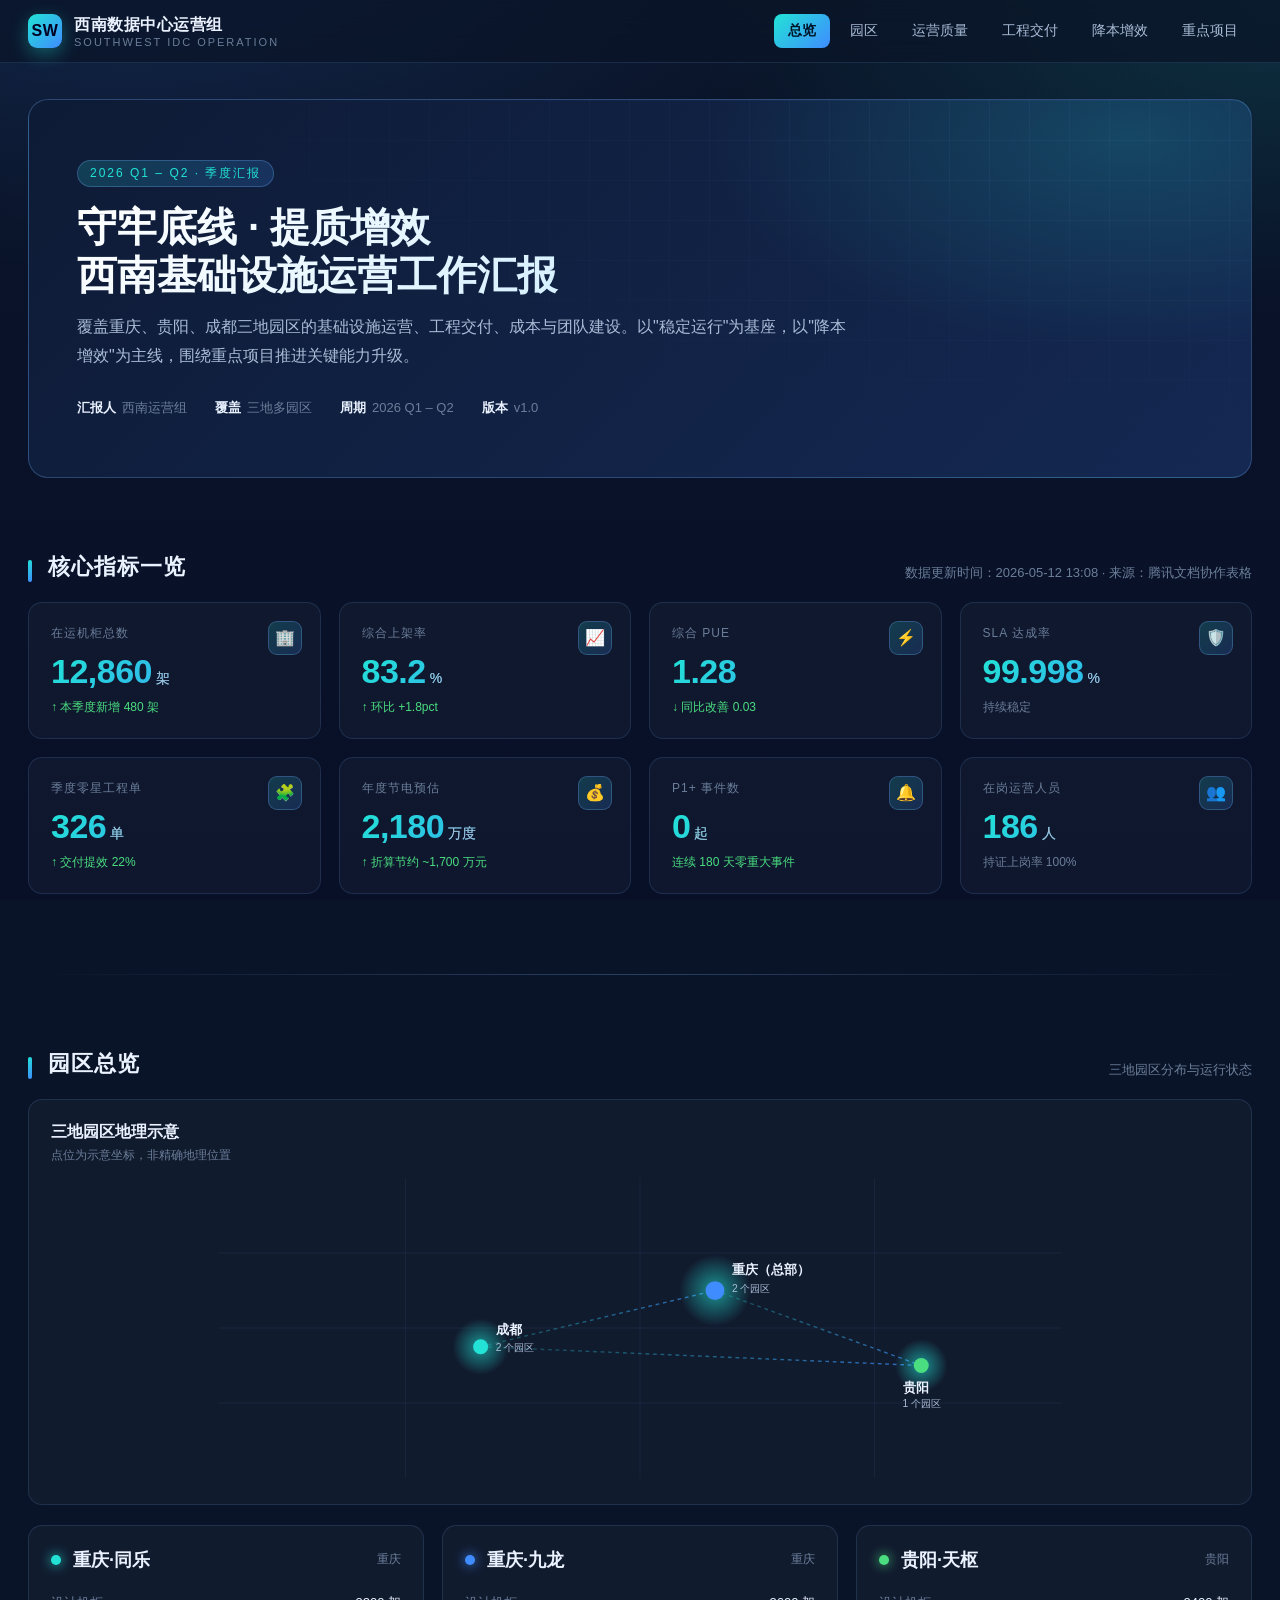
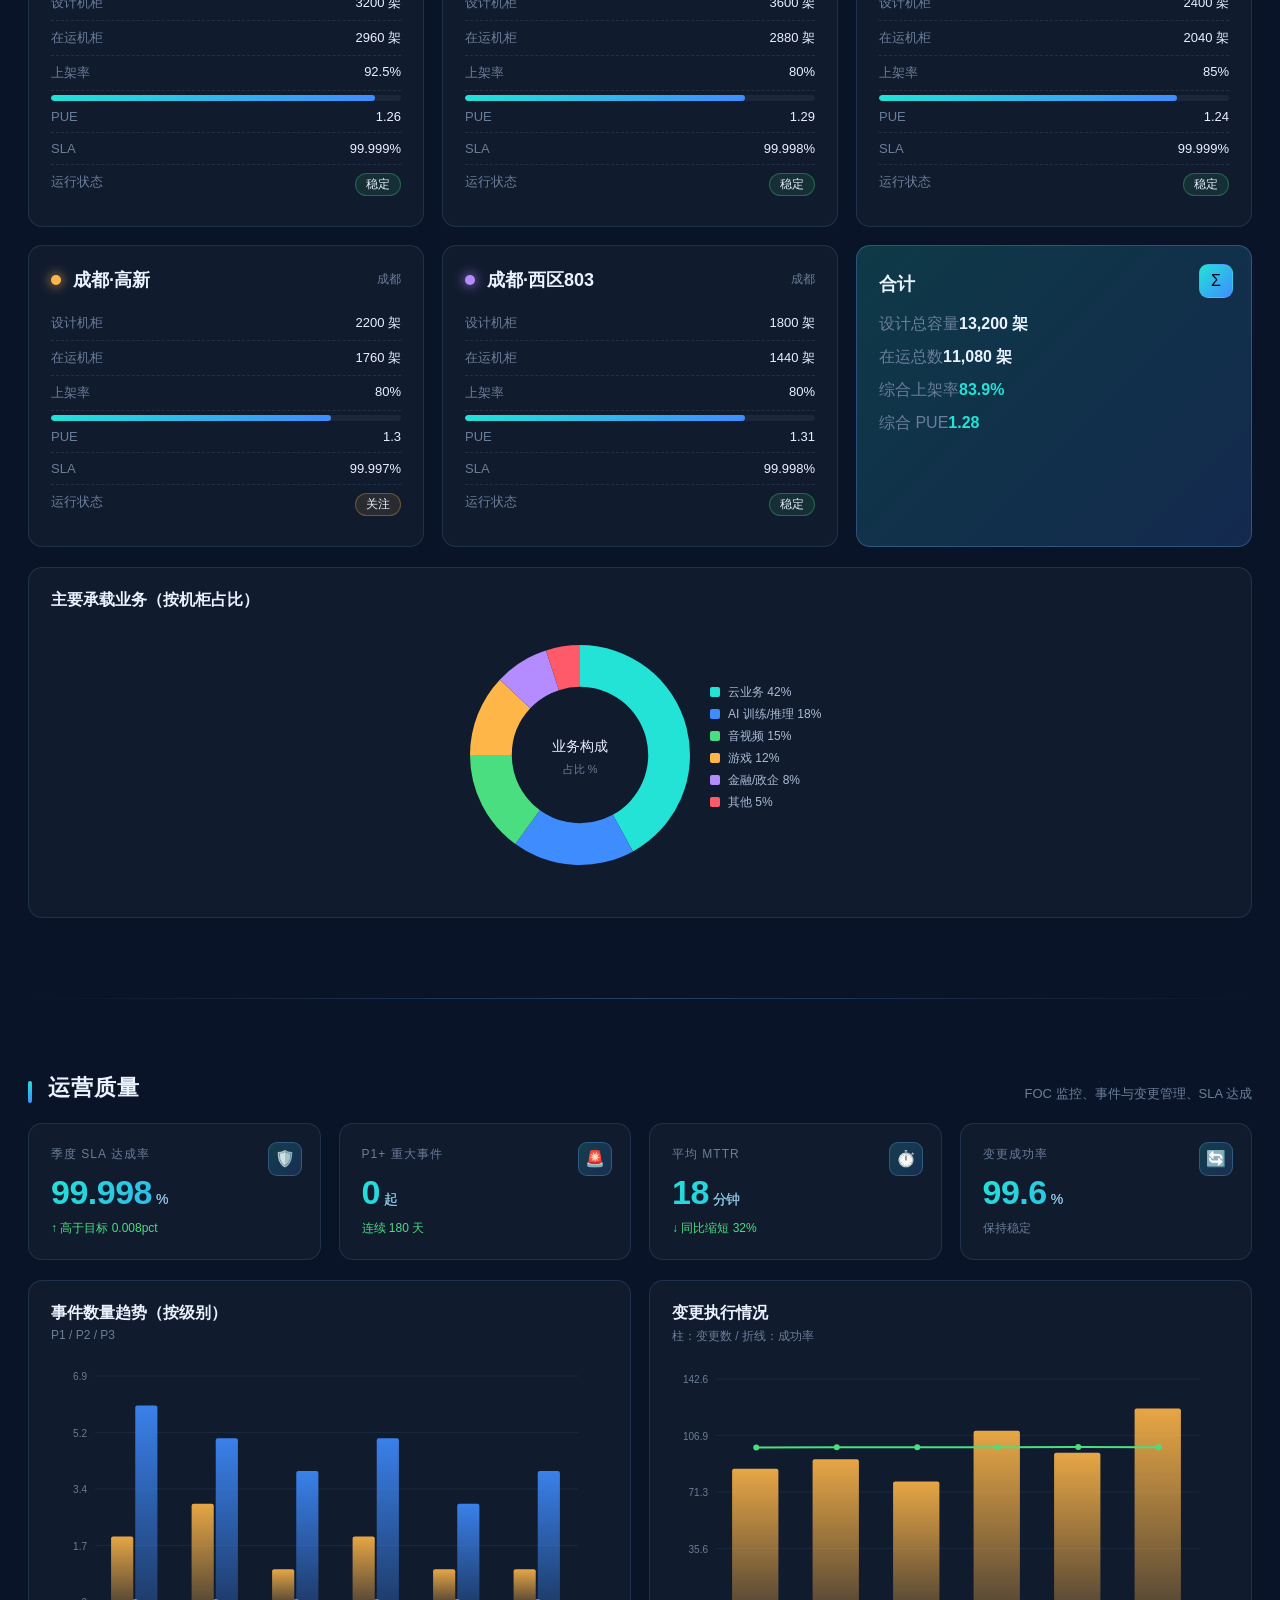
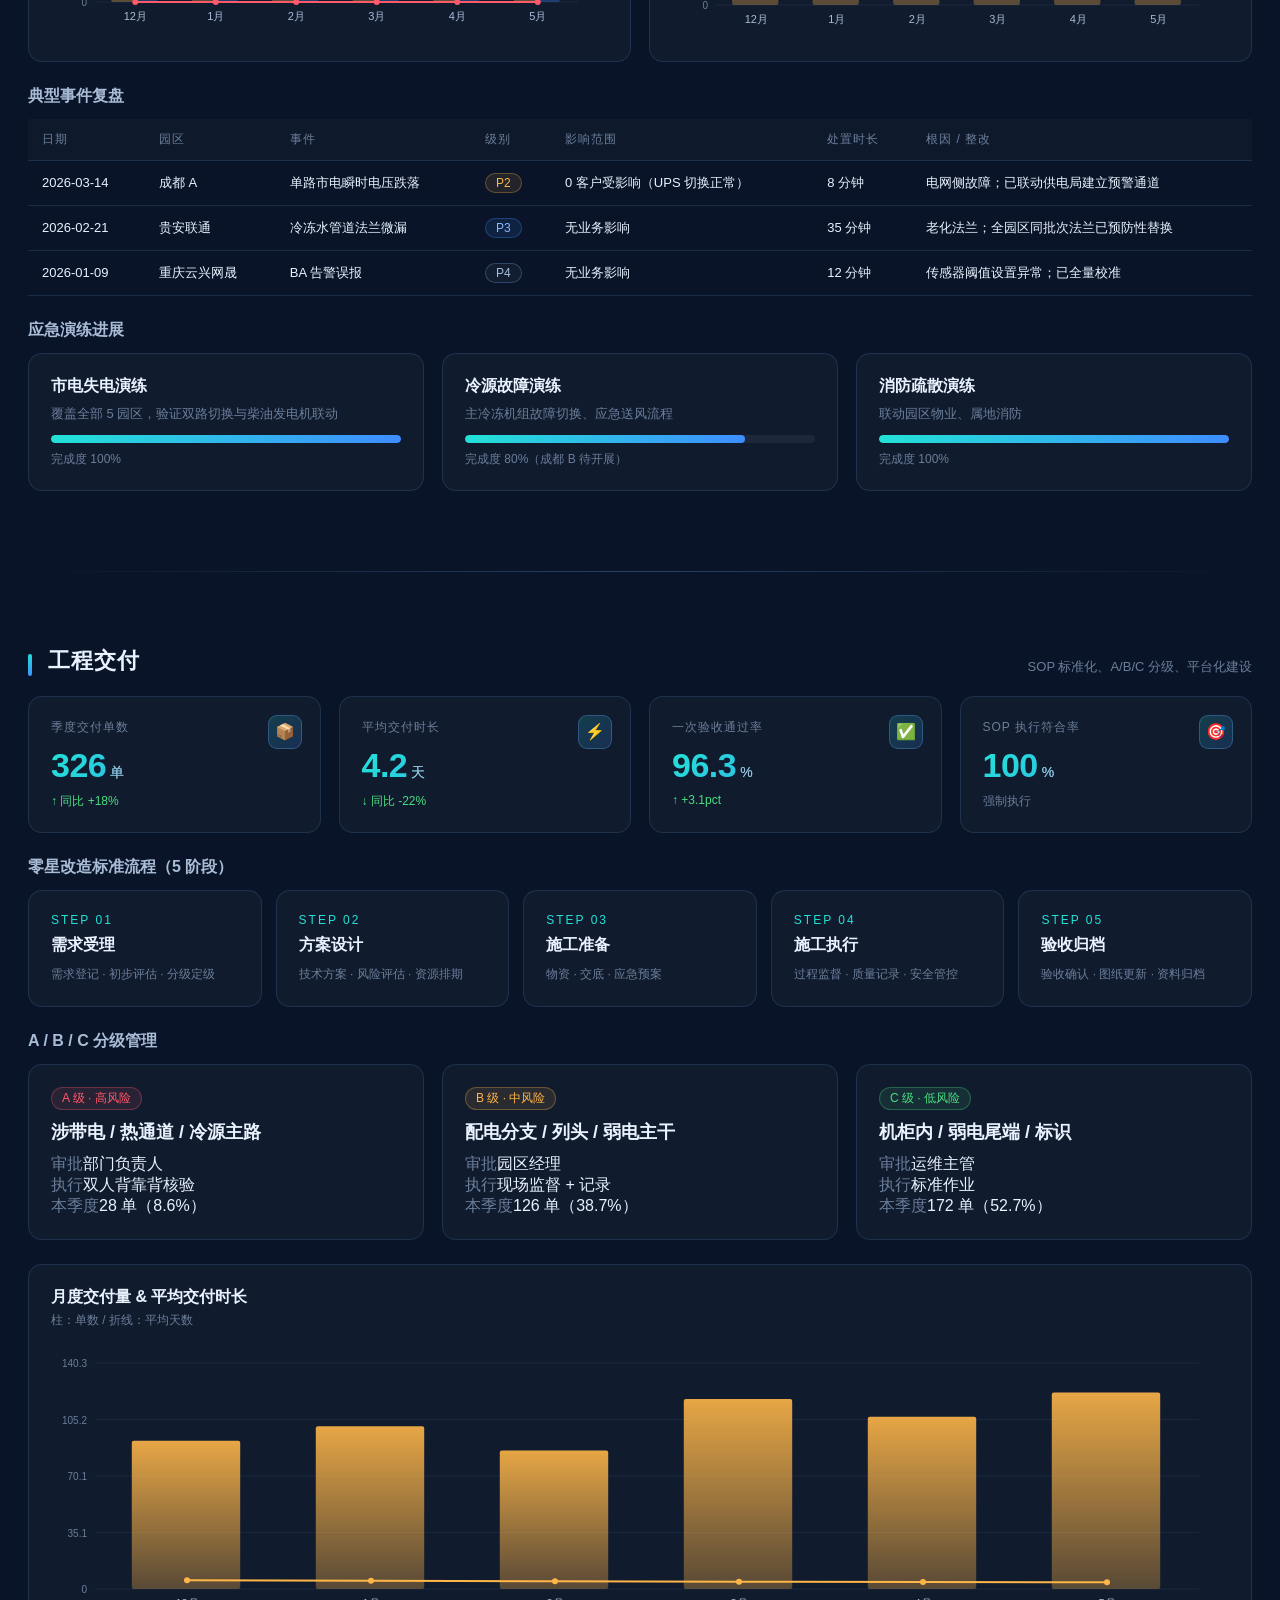
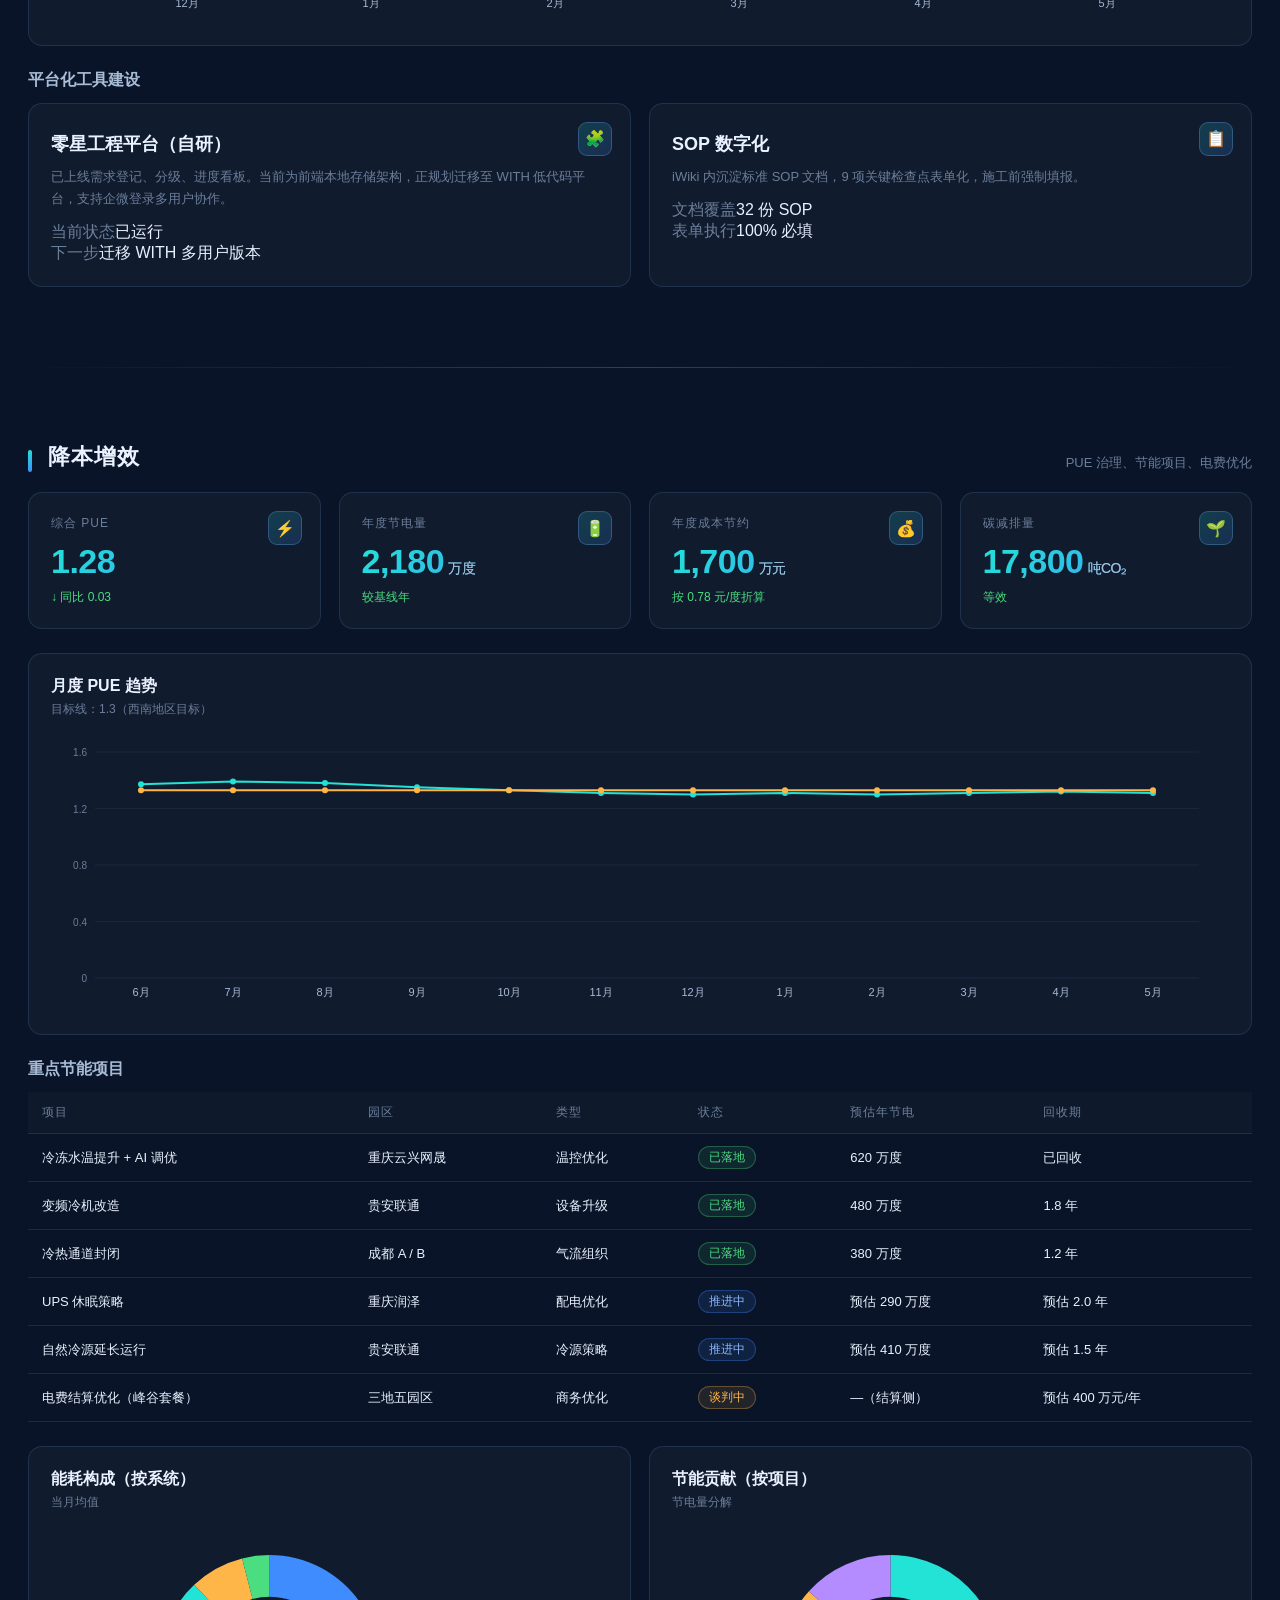
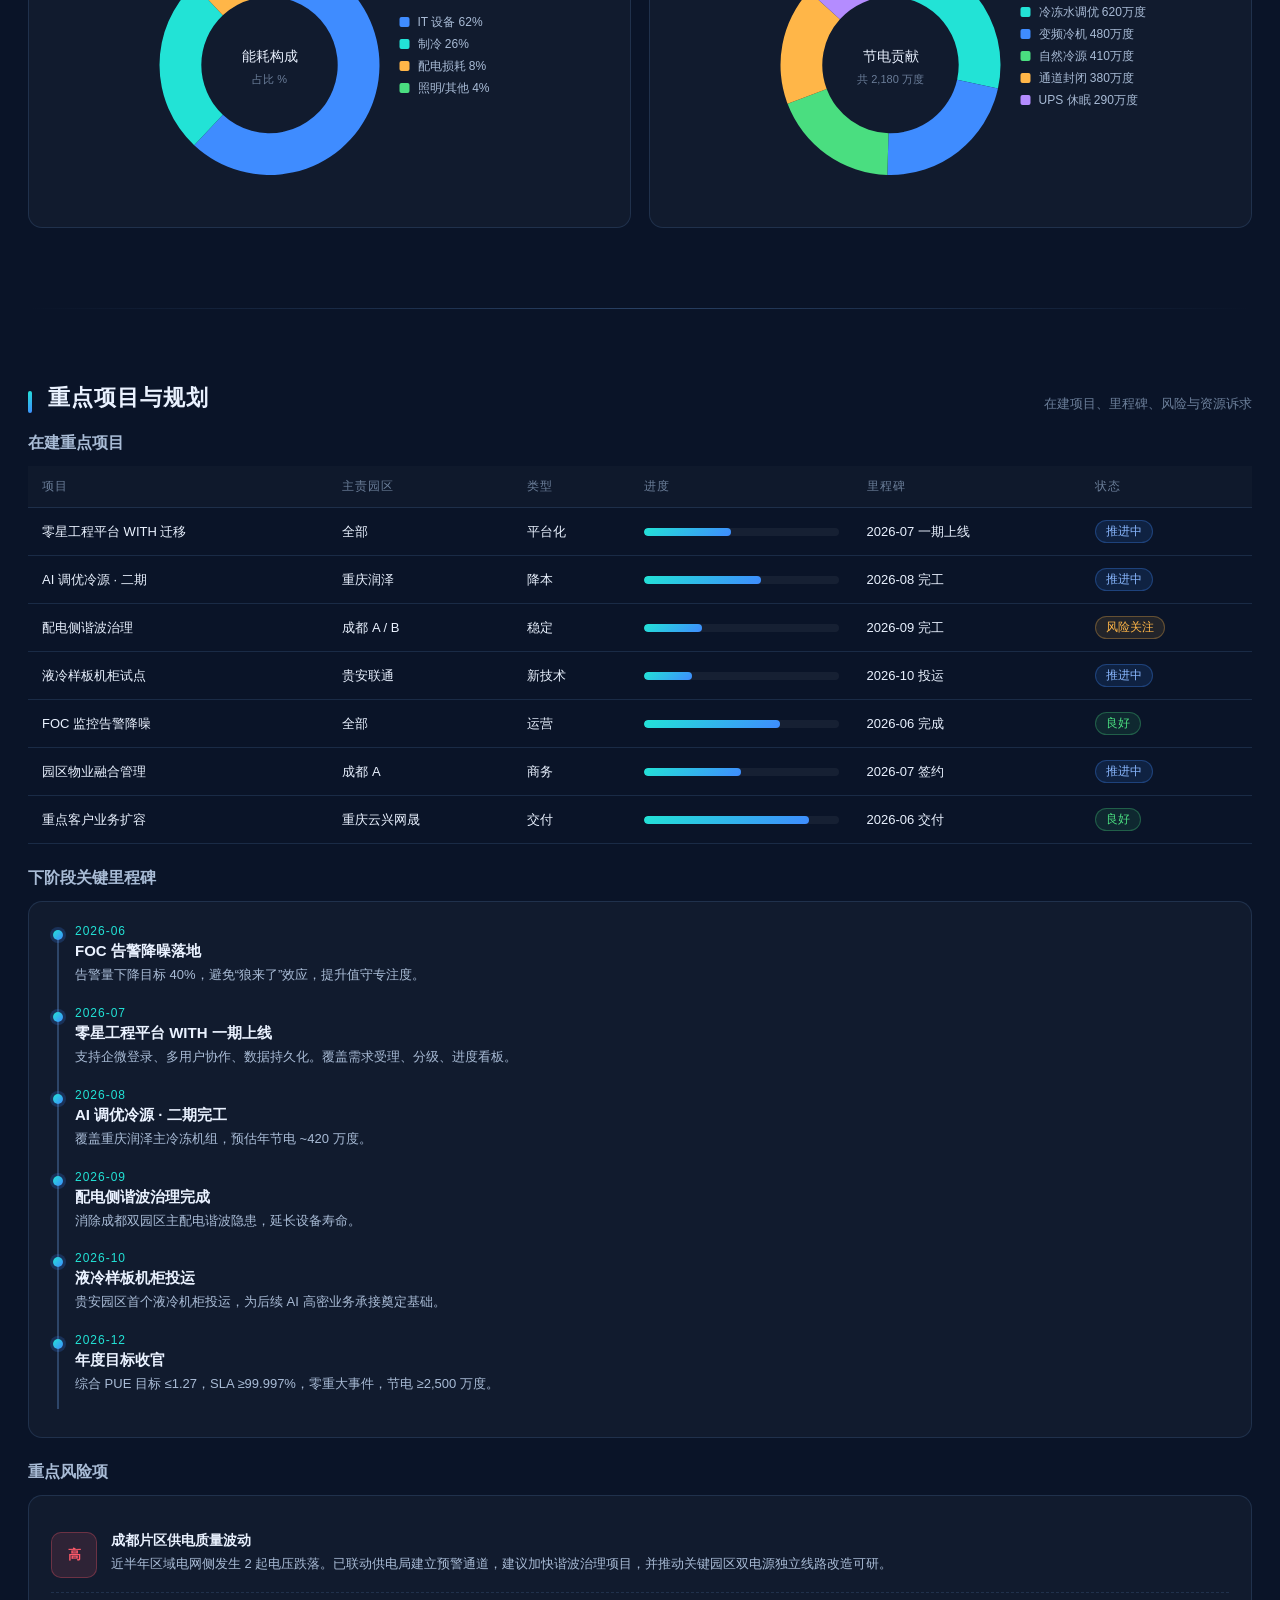
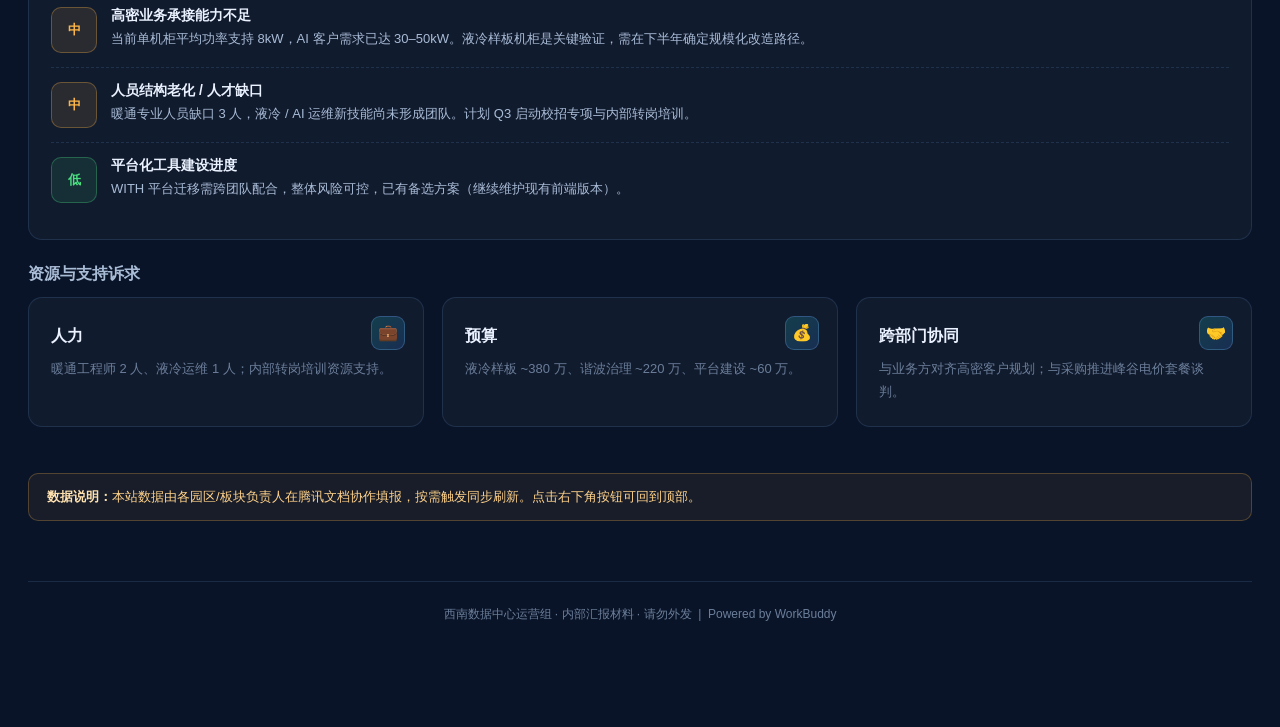
==== index.html @ 125c312f "feat: 西南数据中心汇报站 v1 初始部署 - 单页滚动版汇报站（6 大板块） - 数据来源：腾讯文档协作表格 + 本地 sync 脚本 - 纯静态：HTML + CSS + 原生 JS + 自研" ====
<!DOCTYPE html>
<html lang="zh-CN">
<head>
<meta charset="UTF-8">
<meta name="viewport" content="width=device-width,initial-scale=1">
<title>西南数据中心 · 工作汇报</title>
<link rel="stylesheet" href="assets/style.css">
<style>
  /* 单页版：导航变锚点跳转 */
  .nav-links a{cursor:pointer}
  .section{scroll-margin-top:80px}
  .section-divider{
    height:1px; background:linear-gradient(90deg,transparent,var(--line-strong),transparent);
    margin:50px 0 0;
  }
  .section-block{
    padding:30px 0;
  }
  /* 回到顶部按钮 */
  .top-btn{
    position:fixed; right:24px; bottom:24px; z-index:99;
    width:44px; height:44px; border-radius:12px;
    background:var(--grad); color:#001428;
    display:grid; place-items:center;
    box-shadow:0 8px 24px rgba(34,227,214,.3);
    cursor:pointer; opacity:0; pointer-events:none;
    transition: all .3s; font-weight:700; font-size:18px;
    border:none;
  }
  .top-btn.show{opacity:1; pointer-events:auto}
</style>
</head>
<body>

<nav class="nav">
  <div class="nav-inner">
    <a class="brand" href="#top">
      <div class="brand-logo">SW</div>
      <div class="brand-text">
        <div>西南数据中心运营组</div>
        <small>SOUTHWEST IDC OPERATION</small>
      </div>
    </a>
    <div class="nav-links">
      <a href="#sec-overview">总览</a>
      <a href="#sec-parks">园区</a>
      <a href="#sec-operation">运营质量</a>
      <a href="#sec-delivery">工程交付</a>
      <a href="#sec-cost">降本增效</a>
      <a href="#sec-plan">重点项目</a>
    </div>
  </div>
</nav>

<div class="container" id="top">

  <!-- ========== Hero ========== -->
  <section class="hero">
    <span class="tag" id="metaTag">2026 · 季度汇报</span>
    <h1 id="heroTitle">守牢底线 · 提质增效<br>西南基础设施运营工作汇报</h1>
    <p class="lead">覆盖重庆、贵阳、成都三地园区的基础设施运营、工程交付、成本与团队建设。以"稳定运行"为基座，以"降本增效"为主线，围绕重点项目推进关键能力升级。</p>
    <div class="hero-meta" id="heroMeta"></div>
  </section>

  <!-- ========== 1. 总览 KPI ========== -->
  <section class="section section-block" id="sec-overview">
    <div class="section-head">
      <div class="bar"></div>
      <h2>核心指标一览</h2>
      <div class="desc" id="updateMeta">加载中…</div>
    </div>
    <div class="grid grid-4" id="kpiGrid"></div>
  </section>

  <div class="section-divider"></div>

  <!-- ========== 2. 园区总览 ========== -->
  <section class="section section-block" id="sec-parks">
    <div class="section-head">
      <div class="bar"></div>
      <h2>园区总览</h2>
      <div class="desc">三地园区分布与运行状态</div>
    </div>

    <!-- 地图示意 -->
    <div class="chart-box" style="margin-bottom:20px">
      <h3>三地园区地理示意</h3>
      <div class="sub">点位为示意坐标，非精确地理位置</div>
      <svg viewBox="0 0 900 320" style="width:100%;height:300px">
        <defs>
          <radialGradient id="pulse" cx="50%" cy="50%" r="50%">
            <stop offset="0%" stop-color="#22e3d6" stop-opacity=".6"/>
            <stop offset="100%" stop-color="#22e3d6" stop-opacity="0"/>
          </radialGradient>
          <linearGradient id="ln" x1="0" y1="0" x2="1" y2="0">
            <stop offset="0%" stop-color="#22e3d6" stop-opacity=".2"/>
            <stop offset="100%" stop-color="#3f8cff" stop-opacity=".7"/>
          </linearGradient>
        </defs>
        <g stroke="rgba(120,180,255,.08)" stroke-width="1">
          <line x1="0" y1="80" x2="900" y2="80"/>
          <line x1="0" y1="160" x2="900" y2="160"/>
          <line x1="0" y1="240" x2="900" y2="240"/>
          <line x1="200" y1="0" x2="200" y2="320"/>
          <line x1="450" y1="0" x2="450" y2="320"/>
          <line x1="700" y1="0" x2="700" y2="320"/>
        </g>
        <line x1="280" y1="180" x2="530" y2="120" stroke="url(#ln)" stroke-width="1.5" stroke-dasharray="4 4"/>
        <line x1="530" y1="120" x2="750" y2="200" stroke="url(#ln)" stroke-width="1.5" stroke-dasharray="4 4"/>
        <line x1="280" y1="180" x2="750" y2="200" stroke="url(#ln)" stroke-width="1.5" stroke-dasharray="4 4"/>
        <g transform="translate(280,180)">
          <circle r="30" fill="url(#pulse)"/>
          <circle r="8" fill="#22e3d6"/>
          <text x="16" y="-14" fill="#eaf2ff" font-size="14" font-weight="600">成都</text>
          <text x="16" y="4" fill="#a9bcd6" font-size="11" id="mapChengdu">- 个园区</text>
        </g>
        <g transform="translate(530,120)">
          <circle r="38" fill="url(#pulse)"/>
          <circle r="10" fill="#3f8cff"/>
          <text x="18" y="-18" fill="#eaf2ff" font-size="14" font-weight="600">重庆（总部）</text>
          <text x="18" y="2" fill="#a9bcd6" font-size="11" id="mapChongqing">- 个园区</text>
        </g>
        <g transform="translate(750,200)">
          <circle r="28" fill="url(#pulse)"/>
          <circle r="8" fill="#4ade80"/>
          <text x="-20" y="28" fill="#eaf2ff" font-size="14" font-weight="600">贵阳</text>
          <text x="-20" y="44" fill="#a9bcd6" font-size="11" id="mapGuiyang">- 个园区</text>
        </g>
      </svg>
    </div>

    <div class="grid grid-3" id="parkGrid"></div>

    <div class="chart-box" style="margin-top:20px">
      <h3>主要承载业务（按机柜占比）</h3>
      <div class="chart-canvas" id="bizChart"></div>
    </div>
  </section>

  <div class="section-divider"></div>

  <!-- ========== 3. 运营质量 ========== -->
  <section class="section section-block" id="sec-operation">
    <div class="section-head">
      <div class="bar"></div>
      <h2>运营质量</h2>
      <div class="desc">FOC 监控、事件与变更管理、SLA 达成</div>
    </div>

    <div class="grid grid-4" id="opKpiGrid" style="margin-bottom:20px"></div>

    <div class="grid grid-2" style="margin-bottom:20px">
      <div class="chart-box">
        <h3>事件数量趋势（按级别）</h3>
        <div class="sub">P1 / P2 / P3</div>
        <div class="chart-canvas" id="eventChart"></div>
      </div>
      <div class="chart-box">
        <h3>变更执行情况</h3>
        <div class="sub">柱：变更数 / 折线：成功率</div>
        <div class="chart-canvas" id="changeChart"></div>
      </div>
    </div>

    <h3 style="margin:24px 0 12px;font-size:16px;color:var(--text-2)">典型事件复盘</h3>
    <div id="incidentTable" style="margin-bottom:20px"></div>

    <h3 style="margin:24px 0 12px;font-size:16px;color:var(--text-2)">应急演练进展</h3>
    <div class="grid grid-3" id="drillGrid"></div>
  </section>

  <div class="section-divider"></div>

  <!-- ========== 4. 工程交付 ========== -->
  <section class="section section-block" id="sec-delivery">
    <div class="section-head">
      <div class="bar"></div>
      <h2>工程交付</h2>
      <div class="desc">SOP 标准化、A/B/C 分级、平台化建设</div>
    </div>

    <div class="grid grid-4" id="dvKpiGrid" style="margin-bottom:24px"></div>

    <h3 style="margin:8px 0 12px;font-size:16px;color:var(--text-2)">零星改造标准流程（5 阶段）</h3>
    <div class="grid" id="sopGrid" style="grid-template-columns:repeat(5,1fr);gap:14px;margin-bottom:24px"></div>

    <h3 style="margin:24px 0 12px;font-size:16px;color:var(--text-2)">A / B / C 分级管理</h3>
    <div class="grid grid-3" id="abcGrid" style="margin-bottom:24px"></div>

    <div class="chart-box" style="margin-bottom:20px">
      <h3>月度交付量 & 平均交付时长</h3>
      <div class="sub">柱：单数 / 折线：平均天数</div>
      <div class="chart-canvas" id="deliveryChart"></div>
    </div>

    <h3 style="margin:24px 0 12px;font-size:16px;color:var(--text-2)">平台化工具建设</h3>
    <div class="grid grid-2" id="toolGrid"></div>
  </section>

  <div class="section-divider"></div>

  <!-- ========== 5. 降本增效 ========== -->
  <section class="section section-block" id="sec-cost">
    <div class="section-head">
      <div class="bar"></div>
      <h2>降本增效</h2>
      <div class="desc">PUE 治理、节能项目、电费优化</div>
    </div>

    <div class="grid grid-4" id="ctKpiGrid" style="margin-bottom:24px"></div>

    <div class="chart-box" style="margin-bottom:20px">
      <h3>月度 PUE 趋势</h3>
      <div class="sub" id="pueTargetSub"></div>
      <div class="chart-canvas" id="pueChart"></div>
    </div>

    <h3 style="margin:24px 0 12px;font-size:16px;color:var(--text-2)">重点节能项目</h3>
    <div id="projTable" style="margin-bottom:24px"></div>

    <div class="grid grid-2">
      <div class="chart-box"><h3>能耗构成（按系统）</h3><div class="sub">当月均值</div><div class="chart-canvas" id="energyChart"></div></div>
      <div class="chart-box"><h3>节能贡献（按项目）</h3><div class="sub">节电量分解</div><div class="chart-canvas" id="savingChart"></div></div>
    </div>
  </section>

  <div class="section-divider"></div>

  <!-- ========== 6. 重点项目与规划 ========== -->
  <section class="section section-block" id="sec-plan">
    <div class="section-head">
      <div class="bar"></div>
      <h2>重点项目与规划</h2>
      <div class="desc">在建项目、里程碑、风险与资源诉求</div>
    </div>

    <h3 style="margin:8px 0 12px;font-size:16px;color:var(--text-2)">在建重点项目</h3>
    <div id="planProjTable" style="margin-bottom:24px"></div>

    <h3 style="margin:24px 0 12px;font-size:16px;color:var(--text-2)">下阶段关键里程碑</h3>
    <div class="card" style="margin-bottom:24px"><div class="timeline" id="timeline"></div></div>

    <h3 style="margin:24px 0 12px;font-size:16px;color:var(--text-2)">重点风险项</h3>
    <div class="card" style="margin-bottom:24px"><ul class="risk-list" id="riskList"></ul></div>

    <h3 style="margin:24px 0 12px;font-size:16px;color:var(--text-2)">资源与支持诉求</h3>
    <div class="grid grid-3" id="resGrid"></div>
  </section>

  <div class="notice">
    <b>数据说明：</b>本站数据由各园区/板块负责人在腾讯文档协作填报，按需触发同步刷新。点击右下角按钮可回到顶部。
  </div>

  <footer class="footer">
    西南数据中心运营组 · 内部汇报材料 · 请勿外发 &nbsp;|&nbsp; Powered by WorkBuddy
  </footer>
</div>

<button class="top-btn" id="topBtn" onclick="window.scrollTo({top:0,behavior:'smooth'})">↑</button>

<script src="assets/chart.js"></script>
<script src="assets/data.js"></script>
<script>
/* === 数据加载 + 渲染 === */
(async ()=>{

  // ---------- 1. overview ----------
  const ov = await SWData.loadData('overview');
  if(ov){
    const m = ov.report_meta || {};
    document.getElementById('metaTag').textContent = m.period ? `${m.period} · 季度汇报` : '季度汇报';
    if(m.title || m.subtitle){
      document.getElementById('heroTitle').innerHTML = `${SWData.htmlEscape(m.title||'')}<br>${SWData.htmlEscape(m.subtitle||'')}`;
    }
    document.getElementById('heroMeta').innerHTML = `
      <span><b>汇报人</b>${SWData.htmlEscape(m.reporter||'')}</span>
      <span><b>覆盖</b>三地多园区</span>
      <span><b>周期</b>${SWData.htmlEscape(m.period||'')}</span>
      <span><b>版本</b>${SWData.htmlEscape(m.version||'')}</span>
    `;
    SWData.renderMeta(m);
    SWData.renderKpi(document.getElementById('kpiGrid'), ov.kpi || []);
  }

  // ---------- 2. parks ----------
  const pk = await SWData.loadData('parks');
  if(pk){
    const cityCount = {};
    (pk.parks||[]).forEach(p=>{ cityCount[p.city] = (cityCount[p.city]||0) + 1; });
    document.getElementById('mapChengdu').textContent = (cityCount['成都']||0) + ' 个园区';
    document.getElementById('mapChongqing').textContent = (cityCount['重庆']||0) + ' 个园区';
    document.getElementById('mapGuiyang').textContent = (cityCount['贵阳']||0) + ' 个园区';

    const cards = (pk.parks||[]).map(p=>`
      <div class="card park">
        <div class="park-head">
          <div class="dot" style="background:${SWData.htmlEscape(p.color||'#22e3d6')};box-shadow:0 0 12px ${SWData.htmlEscape(p.color||'#22e3d6')}"></div>
          <h3>${SWData.htmlEscape(p.name)}</h3>
          <span class="loc">${SWData.htmlEscape(p.city)}</span>
        </div>
        <div class="row"><span>设计机柜</span><span>${p.design} 架</span></div>
        <div class="row"><span>在运机柜</span><span>${p.running} 架</span></div>
        <div class="row"><span>上架率</span><span>${p.occupancy}%</span></div>
        <div class="bar-wrap"><div class="bar-fill" style="width:${p.occupancy}%"></div></div>
        <div class="row"><span>PUE</span><span>${p.pue}</span></div>
        <div class="row"><span>SLA</span><span>${p.sla}%</span></div>
        <div class="row"><span>运行状态</span><span><span class="badge ${SWData.htmlEscape(p.status_type||'green')}">${SWData.htmlEscape(p.status)}</span></span></div>
      </div>
    `).join('');

    const sumDesign = (pk.parks||[]).reduce((s,p)=>s+(p.design||0),0);
    const sumRunning = (pk.parks||[]).reduce((s,p)=>s+(p.running||0),0);
    const totalRate = sumDesign? ((sumRunning/sumDesign)*100).toFixed(1) : '0';
    const avgPue = (pk.parks||[]).length ? ((pk.parks).reduce((s,p)=>s+(p.pue||0),0)/pk.parks.length).toFixed(2) : '0';
    const sumCard = `
      <div class="card" style="background:var(--grad-soft);border-color:var(--line-strong)">
        <div class="kpi-ico" style="background:var(--grad);color:#002">Σ</div>
        <h3 style="margin:4px 0 12px;font-size:18px">合计</h3>
        <div class="row" style="border:0;padding:6px 0"><span class="muted">设计总容量</span><span style="font-weight:600">${sumDesign.toLocaleString()} 架</span></div>
        <div class="row" style="border:0;padding:6px 0"><span class="muted">在运总数</span><span style="font-weight:600">${sumRunning.toLocaleString()} 架</span></div>
        <div class="row" style="border:0;padding:6px 0"><span class="muted">综合上架率</span><span style="font-weight:600;color:var(--cyan)">${totalRate}%</span></div>
        <div class="row" style="border:0;padding:6px 0"><span class="muted">综合 PUE</span><span style="font-weight:600;color:var(--cyan)">${avgPue}</span></div>
      </div>`;
    document.getElementById('parkGrid').innerHTML = cards + sumCard;

    SWChart.donutChart(document.getElementById('bizChart'), {
      center:'业务构成', centerSub:'占比 %',
      items: (pk.business||[]).map(b=> ({name:b.name, value:b.value, color:b.color, unit:'%'}))
    });
  }

  // ---------- 3. operation ----------
  const op = await SWData.loadData('operation');
  if(op){
    SWData.renderKpi(document.getElementById('opKpiGrid'), op.kpi || []);

    SWChart.barLineChart(document.getElementById('eventChart'), {
      labels: op.event_trend.labels,
      bars:[
        {name:'P2', values: op.event_trend.p2, color:'#ffb648'},
        {name:'P3', values: op.event_trend.p3, color:'#3f8cff'}
      ],
      lines:[{name:'P1', values: op.event_trend.p1, color:'#ff5a6a'}]
    });
    SWChart.barLineChart(document.getElementById('changeChart'), {
      labels: op.change_trend.labels,
      bars:[{name:'变更数', values: op.change_trend.counts, color:'#22e3d6'}],
      lines:[{name:'成功率', values: op.change_trend.success_rate, color:'#4ade80'}]
    });

    SWData.renderTable(document.getElementById('incidentTable'),
      [
        {label:'日期', key:'date'},
        {label:'园区', key:'park'},
        {label:'事件', key:'title'},
        {label:'级别', render: r=> `<span class="badge ${SWData.htmlEscape(r.level_color||'grey')}">${SWData.htmlEscape(r.level)}</span>`},
        {label:'影响范围', key:'scope'},
        {label:'处置时长', key:'mttr'},
        {label:'根因 / 整改', key:'root'}
      ],
      op.incidents || []
    );

    document.getElementById('drillGrid').innerHTML = (op.drills||[]).map(d=>`
      <div class="card">
        <h3 style="margin:0 0 8px;font-size:16px">${SWData.htmlEscape(d.title)}</h3>
        <p class="muted" style="margin:0 0 12px;font-size:13px">${SWData.htmlEscape(d.desc)}</p>
        <div class="progress"><span style="width:${d.progress}%"></span></div>
        <div class="muted mt-8" style="font-size:12px">${SWData.htmlEscape(d.note)}</div>
      </div>
    `).join('');
  }

  // ---------- 4. delivery ----------
  const dv = await SWData.loadData('delivery');
  if(dv){
    SWData.renderKpi(document.getElementById('dvKpiGrid'), dv.kpi || []);

    document.getElementById('sopGrid').innerHTML = (dv.sop_stages||[]).map(s=>`
      <div class="card">
        <div style="color:var(--cyan);font-size:12px;letter-spacing:2px">${SWData.htmlEscape(s.step)}</div>
        <h3 style="margin:8px 0;font-size:16px">${SWData.htmlEscape(s.title)}</h3>
        <p class="muted" style="font-size:12px;margin:0;line-height:1.7">${SWData.htmlEscape(s.desc)}</p>
      </div>
    `).join('');

    document.getElementById('abcGrid').innerHTML = (dv.abc||[]).map(a=>`
      <div class="card">
        <span class="badge ${SWData.htmlEscape(a.level_color)}">${SWData.htmlEscape(a.level)} 级 · ${SWData.htmlEscape(a.scope)}</span>
        <h3 style="margin:10px 0;font-size:18px">${SWData.htmlEscape(a.title)}</h3>
        <div class="row"><span class="muted" style="color:var(--text-3)">审批</span><span>${SWData.htmlEscape(a.approve)}</span></div>
        <div class="row"><span class="muted" style="color:var(--text-3)">执行</span><span>${SWData.htmlEscape(a.exec)}</span></div>
        <div class="row"><span class="muted" style="color:var(--text-3)">本季度</span><span>${SWData.htmlEscape(a.count)}</span></div>
      </div>
    `).join('');

    SWChart.barLineChart(document.getElementById('deliveryChart'), {
      labels: dv.trend.labels,
      bars:[{name:'交付量', values: dv.trend.counts, color:'#3f8cff'}],
      lines:[{name:'平均天数', values: dv.trend.avg_days, color:'#ffb648'}]
    });

    document.getElementById('toolGrid').innerHTML = (dv.tools||[]).map(t=>`
      <div class="card">
        <div class="kpi-ico">${SWData.htmlEscape(t.icon)}</div>
        <h3 style="margin:6px 0 10px;font-size:18px">${SWData.htmlEscape(t.name)}</h3>
        <p class="muted" style="margin:0 0 12px;font-size:13px;line-height:1.7">${SWData.htmlEscape(t.desc)}</p>
        ${(t.rows||[]).map(r=>`<div class="row"><span class="muted" style="color:var(--text-3)">${SWData.htmlEscape(r[0])}</span><span>${SWData.htmlEscape(r[1])}</span></div>`).join('')}
      </div>
    `).join('');
  }

  // ---------- 5. cost ----------
  const ct = await SWData.loadData('cost');
  if(ct){
    SWData.renderKpi(document.getElementById('ctKpiGrid'), ct.kpi || []);

    document.getElementById('pueTargetSub').textContent = `目标线：${ct.pue_trend.target}（西南地区目标）`;
    const targetLine = ct.pue_trend.labels.map(()=> ct.pue_trend.target);
    SWChart.barLineChart(document.getElementById('pueChart'), {
      labels: ct.pue_trend.labels, bars:[],
      lines:[
        {name:'PUE', values: ct.pue_trend.pue, color:'#22e3d6'},
        {name:'目标', values: targetLine, color:'#ffb648'}
      ]
    });

    SWData.renderTable(document.getElementById('projTable'),
      [
        {label:'项目', key:'name'},
        {label:'园区', key:'park'},
        {label:'类型', key:'type'},
        {label:'状态', render: r=> `<span class="badge ${SWData.htmlEscape(r.status_color||'grey')}">${SWData.htmlEscape(r.status)}</span>`},
        {label:'预估年节电', key:'saving'},
        {label:'回收期', key:'payback'}
      ],
      ct.projects || []
    );

    SWChart.donutChart(document.getElementById('energyChart'), {
      center:'能耗构成', centerSub:'占比 %',
      items: (ct.energy_mix||[]).map(e=> ({name:e.name, value:e.value, color:e.color, unit:'%'}))
    });
    const totalSaving = (ct.saving_mix||[]).reduce((s,x)=> s+x.value, 0);
    SWChart.donutChart(document.getElementById('savingChart'), {
      center:'节电贡献', centerSub:`共 ${totalSaving.toLocaleString()} 万度`,
      items: (ct.saving_mix||[]).map(e=> ({name:e.name, value:e.value, color:e.color, unit:'万度'}))
    });
  }

  // ---------- 6. plan ----------
  const pn = await SWData.loadData('plan');
  if(pn){
    SWData.renderTable(document.getElementById('planProjTable'),
      [
        {label:'项目', key:'name'},
        {label:'主责园区', key:'park'},
        {label:'类型', key:'type'},
        {label:'进度', render: r=> `<div class="progress"><span style="width:${r.progress}%"></span></div>`},
        {label:'里程碑', key:'milestone'},
        {label:'状态', render: r=> `<span class="badge ${SWData.htmlEscape(r.status_color||'grey')}">${SWData.htmlEscape(r.status)}</span>`}
      ],
      pn.projects || []
    );

    document.getElementById('timeline').innerHTML = (pn.timeline||[]).map(t=>`
      <div class="tl-item">
        <div class="tl-date">${SWData.htmlEscape(t.date)}</div>
        <div class="tl-title">${SWData.htmlEscape(t.title)}</div>
        <div class="tl-desc">${SWData.htmlEscape(t.desc)}</div>
      </div>
    `).join('');

    document.getElementById('riskList').innerHTML = (pn.risks||[]).map(r=>`
      <li>
        <div class="lv ${SWData.htmlEscape(r.level_class)}">${SWData.htmlEscape(r.level)}</div>
        <div class="txt"><h4>${SWData.htmlEscape(r.title)}</h4><p>${SWData.htmlEscape(r.desc)}</p></div>
      </li>
    `).join('');

    document.getElementById('resGrid').innerHTML = (pn.resources||[]).map(r=>`
      <div class="card">
        <div class="kpi-ico">${SWData.htmlEscape(r.icon)}</div>
        <h3 style="margin:6px 0 10px;font-size:16px">${SWData.htmlEscape(r.title)}</h3>
        <p class="muted" style="font-size:13px;margin:0;line-height:1.8">${SWData.htmlEscape(r.desc)}</p>
      </div>
    `).join('');
  }
})();

/* === 滚动监听：导航高亮 + 回到顶部按钮 === */
const sections = ['sec-overview','sec-parks','sec-operation','sec-delivery','sec-cost','sec-plan']
  .map(id => document.getElementById(id));
const navAnchors = document.querySelectorAll('.nav-links a');
function onScroll(){
  const y = window.scrollY + 120;
  let cur = 0;
  sections.forEach((s,i) => { if(s && s.offsetTop <= y) cur = i; });
  navAnchors.forEach((a,i)=> a.classList.toggle('active', i === cur));
  document.getElementById('topBtn').classList.toggle('show', window.scrollY > 400);
}
window.addEventListener('scroll', onScroll);
onScroll();

/* 平滑滚动 */
navAnchors.forEach(a => a.addEventListener('click', e=>{
  const href = a.getAttribute('href');
  if(href && href.startsWith('#')){
    e.preventDefault();
    const tgt = document.querySelector(href);
    if(tgt) tgt.scrollIntoView({behavior:'smooth'});
  }
}));
</script>
</body>
</html>
---- assets/style.css ----
/* ================ 西南数据中心汇报站 - 腾讯科技风 ================ */
:root{
  --bg-0:#0a1428;
  --bg-1:#0e1b36;
  --bg-2:#132449;
  --line:rgba(120,180,255,.14);
  --line-strong:rgba(120,180,255,.28);
  --text-1:#eaf2ff;
  --text-2:#a9bcd6;
  --text-3:#6b7e99;
  --cyan:#22e3d6;
  --blue:#3f8cff;
  --green:#4ade80;
  --amber:#ffb648;
  --red:#ff5a6a;
  --grad: linear-gradient(135deg,#22e3d6 0%, #3f8cff 100%);
  --grad-soft: linear-gradient(135deg,rgba(34,227,214,.18) 0%, rgba(63,140,255,.18) 100%);
  --card:rgba(255,255,255,.03);
  --card-hover:rgba(255,255,255,.05);
  --radius:14px;
  --shadow:0 10px 30px rgba(0,10,30,.4);
  font-family: -apple-system, BlinkMacSystemFont, "PingFang SC", "Microsoft YaHei", "Segoe UI", Roboto, sans-serif;
}

*{box-sizing:border-box}
html,body{margin:0;padding:0;background:var(--bg-0);color:var(--text-1);min-height:100vh}
body{
  background:
    radial-gradient(1200px 600px at 10% -10%, rgba(63,140,255,.18), transparent 60%),
    radial-gradient(1000px 500px at 100% 0%, rgba(34,227,214,.14), transparent 60%),
    linear-gradient(180deg,#0a1428 0%, #081028 100%);
  background-attachment: fixed;
  overflow-x:hidden;
}
a{color:inherit;text-decoration:none}
img{max-width:100%;display:block}

/* 顶部导航 */
.nav{
  position:sticky;top:0;z-index:50;
  backdrop-filter: blur(14px);
  background:rgba(10,20,40,.72);
  border-bottom:1px solid var(--line);
}
.nav-inner{
  max-width:1400px;margin:0 auto;padding:14px 28px;
  display:flex;align-items:center;gap:24px;
}
.brand{display:flex;align-items:center;gap:12px;font-weight:600;letter-spacing:.5px}
.brand-logo{
  width:34px;height:34px;border-radius:9px;
  background:var(--grad);
  display:grid;place-items:center;color:#002;font-weight:800;
  box-shadow:0 6px 18px rgba(34,227,214,.35);
}
.brand-text small{display:block;color:var(--text-3);font-weight:400;font-size:11px;letter-spacing:2px}
.nav-links{margin-left:auto;display:flex;gap:6px;flex-wrap:wrap}
.nav-links a{
  padding:8px 14px;border-radius:8px;color:var(--text-2);font-size:14px;
  transition: all .2s;
}
.nav-links a:hover{color:var(--text-1);background:var(--card-hover)}
.nav-links a.active{
  color:#001428;background:var(--grad);font-weight:600;
}

/* 主容器 */
.container{max-width:1400px;margin:0 auto;padding:36px 28px 80px}

/* Hero */
.hero{
  position:relative;
  padding:60px 48px;
  border-radius:20px;
  background:
    radial-gradient(600px 300px at 90% 10%, rgba(34,227,214,.18), transparent 70%),
    linear-gradient(135deg,#0e1b36 0%, #142852 100%);
  border:1px solid var(--line-strong);
  overflow:hidden;
  margin-bottom:36px;
}
.hero::before{
  content:"";position:absolute;inset:0;
  background-image:
    linear-gradient(rgba(120,180,255,.05) 1px, transparent 1px),
    linear-gradient(90deg,rgba(120,180,255,.05) 1px, transparent 1px);
  background-size:40px 40px;
  mask-image: radial-gradient(ellipse at top right, black 20%, transparent 70%);
  pointer-events:none;
}
.hero h1{
  font-size:40px;line-height:1.2;margin:0 0 14px;
  background:linear-gradient(135deg,#fff 0%, #a9e0ff 100%);
  -webkit-background-clip:text;background-clip:text;color:transparent;
}
.hero .tag{
  display:inline-block;padding:4px 12px;border-radius:999px;
  background:var(--grad-soft);border:1px solid var(--line-strong);
  font-size:12px;letter-spacing:2px;color:var(--cyan);margin-bottom:16px;
}
.hero p.lead{color:var(--text-2);font-size:16px;line-height:1.8;max-width:780px;margin:0}
.hero-meta{display:flex;gap:28px;margin-top:28px;color:var(--text-3);font-size:13px}
.hero-meta span b{color:var(--text-1);font-weight:600;margin-right:6px}

/* Section */
.section{margin:44px 0 16px}
.section-head{display:flex;align-items:end;gap:16px;margin-bottom:20px}
.section-head h2{margin:0;font-size:22px;letter-spacing:1px}
.section-head .bar{
  width:4px;height:22px;border-radius:2px;background:var(--grad);
}
.section-head .desc{color:var(--text-3);font-size:13px;margin-left:auto}

/* 卡片网格 */
.grid{display:grid;gap:18px}
.grid-4{grid-template-columns:repeat(4,1fr)}
.grid-3{grid-template-columns:repeat(3,1fr)}
.grid-2{grid-template-columns:repeat(2,1fr)}
@media (max-width:1024px){.grid-4{grid-template-columns:repeat(2,1fr)}.grid-3{grid-template-columns:repeat(2,1fr)}.grid-2{grid-template-columns:1fr}}
@media (max-width:640px){.grid-4,.grid-3,.grid-2{grid-template-columns:1fr}}

.card{
  background:var(--card);
  border:1px solid var(--line);
  border-radius:var(--radius);
  padding:22px;
  transition: all .25s;
  position:relative;
  overflow:hidden;
}
.card:hover{border-color:var(--line-strong);background:var(--card-hover);transform:translateY(-2px)}

/* KPI 卡 */
.kpi .label{color:var(--text-3);font-size:12px;letter-spacing:1px;margin-bottom:10px}
.kpi .value{
  font-size:34px;font-weight:700;letter-spacing:-.5px;
  background:var(--grad);-webkit-background-clip:text;background-clip:text;color:transparent;
}
.kpi .unit{font-size:14px;color:var(--text-2);margin-left:4px;font-weight:400}
.kpi .delta{margin-top:8px;font-size:12px}
.kpi .delta.up{color:var(--green)}
.kpi .delta.down{color:var(--red)}
.kpi .delta.flat{color:var(--text-3)}
.kpi-ico{
  position:absolute;top:18px;right:18px;
  width:34px;height:34px;border-radius:9px;
  background:var(--grad-soft);
  display:grid;place-items:center;
  border:1px solid var(--line-strong);
  font-size:16px;
}

/* 园区卡 */
.park .park-head{display:flex;align-items:center;gap:12px;margin-bottom:14px}
.park .park-head .dot{width:10px;height:10px;border-radius:50%;background:var(--cyan);box-shadow:0 0 12px var(--cyan)}
.park .park-head h3{margin:0;font-size:18px}
.park .park-head .loc{margin-left:auto;font-size:12px;color:var(--text-3)}
.park .row{display:flex;justify-content:space-between;padding:8px 0;border-bottom:1px dashed var(--line);font-size:13px}
.park .row:last-child{border-bottom:0}
.park .row span:first-child{color:var(--text-3)}
.park .row span:last-child{color:var(--text-1);font-weight:500}
.park .bar-wrap{height:6px;background:rgba(255,255,255,.05);border-radius:3px;overflow:hidden;margin-top:4px}
.park .bar-fill{height:100%;background:var(--grad);border-radius:3px}

/* 表格 */
.tbl{width:100%;border-collapse:separate;border-spacing:0;font-size:13px}
.tbl th,.tbl td{padding:12px 14px;text-align:left;border-bottom:1px solid var(--line)}
.tbl th{color:var(--text-3);font-weight:500;letter-spacing:1px;font-size:12px;background:rgba(255,255,255,.02)}
.tbl tr:hover td{background:rgba(63,140,255,.04)}
.badge{display:inline-block;padding:2px 10px;border-radius:999px;font-size:12px;border:1px solid transparent}
.badge.green{color:var(--green);background:rgba(74,222,128,.1);border-color:rgba(74,222,128,.3)}
.badge.blue{color:#8ab8ff;background:rgba(63,140,255,.12);border-color:rgba(63,140,255,.3)}
.badge.amber{color:var(--amber);background:rgba(255,182,72,.1);border-color:rgba(255,182,72,.3)}
.badge.red{color:var(--red);background:rgba(255,90,106,.1);border-color:rgba(255,90,106,.3)}
.badge.grey{color:var(--text-2);background:rgba(255,255,255,.04);border-color:var(--line-strong)}

/* 进度条 */
.progress{height:8px;background:rgba(255,255,255,.05);border-radius:4px;overflow:hidden;min-width:100px}
.progress > span{display:block;height:100%;background:var(--grad);border-radius:4px}

/* Chart 占位/容器 */
.chart-box{
  background:var(--card);border:1px solid var(--line);border-radius:var(--radius);
  padding:22px;
}
.chart-box h3{margin:0 0 4px;font-size:16px}
.chart-box .sub{color:var(--text-3);font-size:12px;margin-bottom:14px}
.chart-canvas{height:280px;position:relative}

/* 里程碑/时间线 */
.timeline{position:relative;padding-left:24px}
.timeline::before{content:"";position:absolute;left:6px;top:6px;bottom:6px;width:2px;background:var(--line-strong)}
.timeline .tl-item{position:relative;padding:0 0 20px}
.timeline .tl-item::before{
  content:"";position:absolute;left:-22px;top:6px;width:10px;height:10px;border-radius:50%;
  background:var(--grad);box-shadow:0 0 0 3px rgba(63,140,255,.2);
}
.timeline .tl-date{font-size:12px;color:var(--cyan);letter-spacing:1px;margin-bottom:4px}
.timeline .tl-title{font-size:15px;font-weight:600;margin-bottom:4px}
.timeline .tl-desc{font-size:13px;color:var(--text-2);line-height:1.6}

/* 提示条 */
.notice{
  padding:14px 18px;border-radius:10px;margin:14px 0;
  background:rgba(255,182,72,.06);border:1px solid rgba(255,182,72,.25);
  color:#ffd28a;font-size:13px;
}
.notice b{color:#ffe2b0}

/* Footer */
.footer{
  margin-top:60px;padding:24px 0;text-align:center;
  color:var(--text-3);font-size:12px;border-top:1px solid var(--line);
}

/* Utility */
.muted{color:var(--text-3)}
.right{text-align:right}
.center{text-align:center}
.mt-0{margin-top:0}.mt-8{margin-top:8px}.mt-16{margin-top:16px}.mt-24{margin-top:24px}
.nowrap{white-space:nowrap}

/* 动画 */
@keyframes fadeUp{from{opacity:0;transform:translateY(8px)}to{opacity:1;transform:none}}
.card,.chart-box,.hero{animation:fadeUp .5s ease both}

/* 风险项列表 */
.risk-list{list-style:none;padding:0;margin:0}
.risk-list li{
  display:flex;gap:14px;padding:14px 0;border-bottom:1px dashed var(--line);
}
.risk-list li:last-child{border-bottom:0}
.risk-list .lv{
  flex:none;width:46px;height:46px;border-radius:10px;display:grid;place-items:center;
  font-weight:700;font-size:13px;
}
.risk-list .lv.high{background:rgba(255,90,106,.12);color:var(--red);border:1px solid rgba(255,90,106,.3)}
.risk-list .lv.mid{background:rgba(255,182,72,.1);color:var(--amber);border:1px solid rgba(255,182,72,.3)}
.risk-list .lv.low{background:rgba(74,222,128,.1);color:var(--green);border:1px solid rgba(74,222,128,.3)}
.risk-list .txt h4{margin:0 0 4px;font-size:14px}
.risk-list .txt p{margin:0;font-size:13px;color:var(--text-2);line-height:1.6}
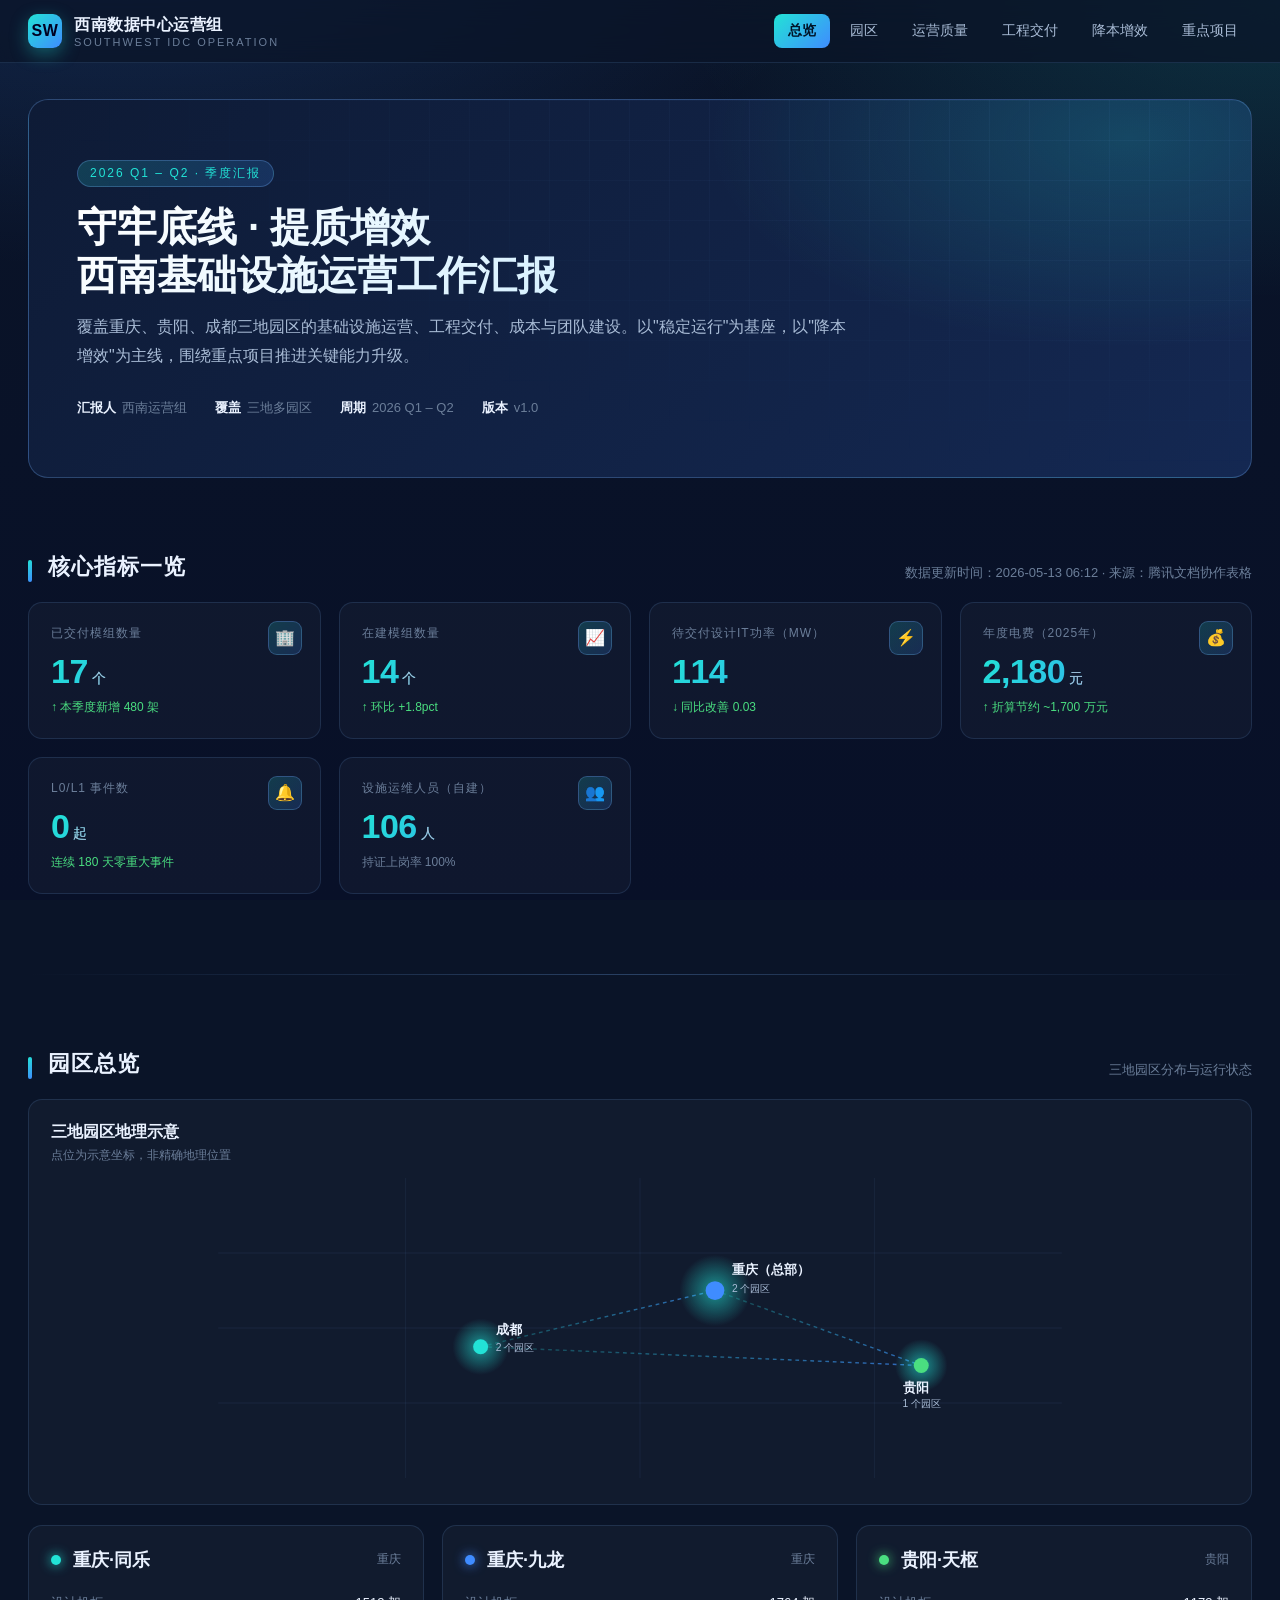
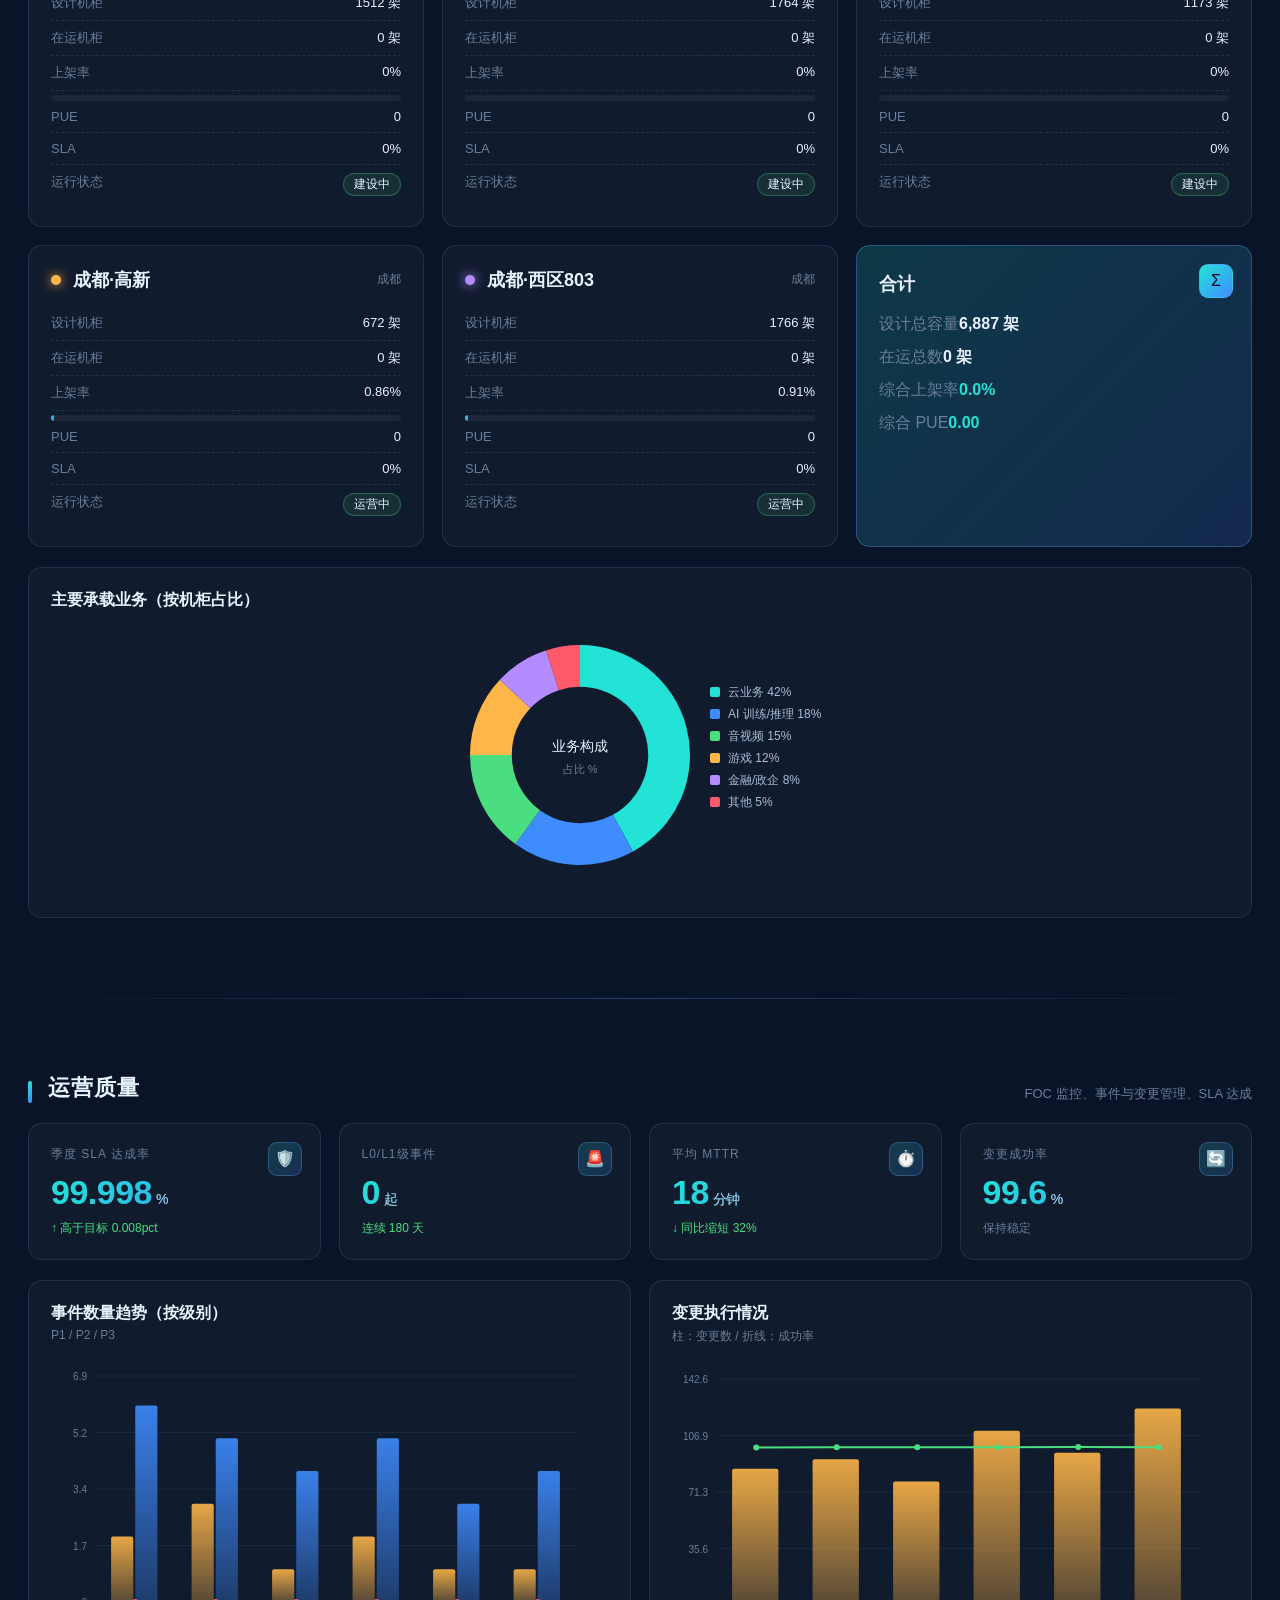
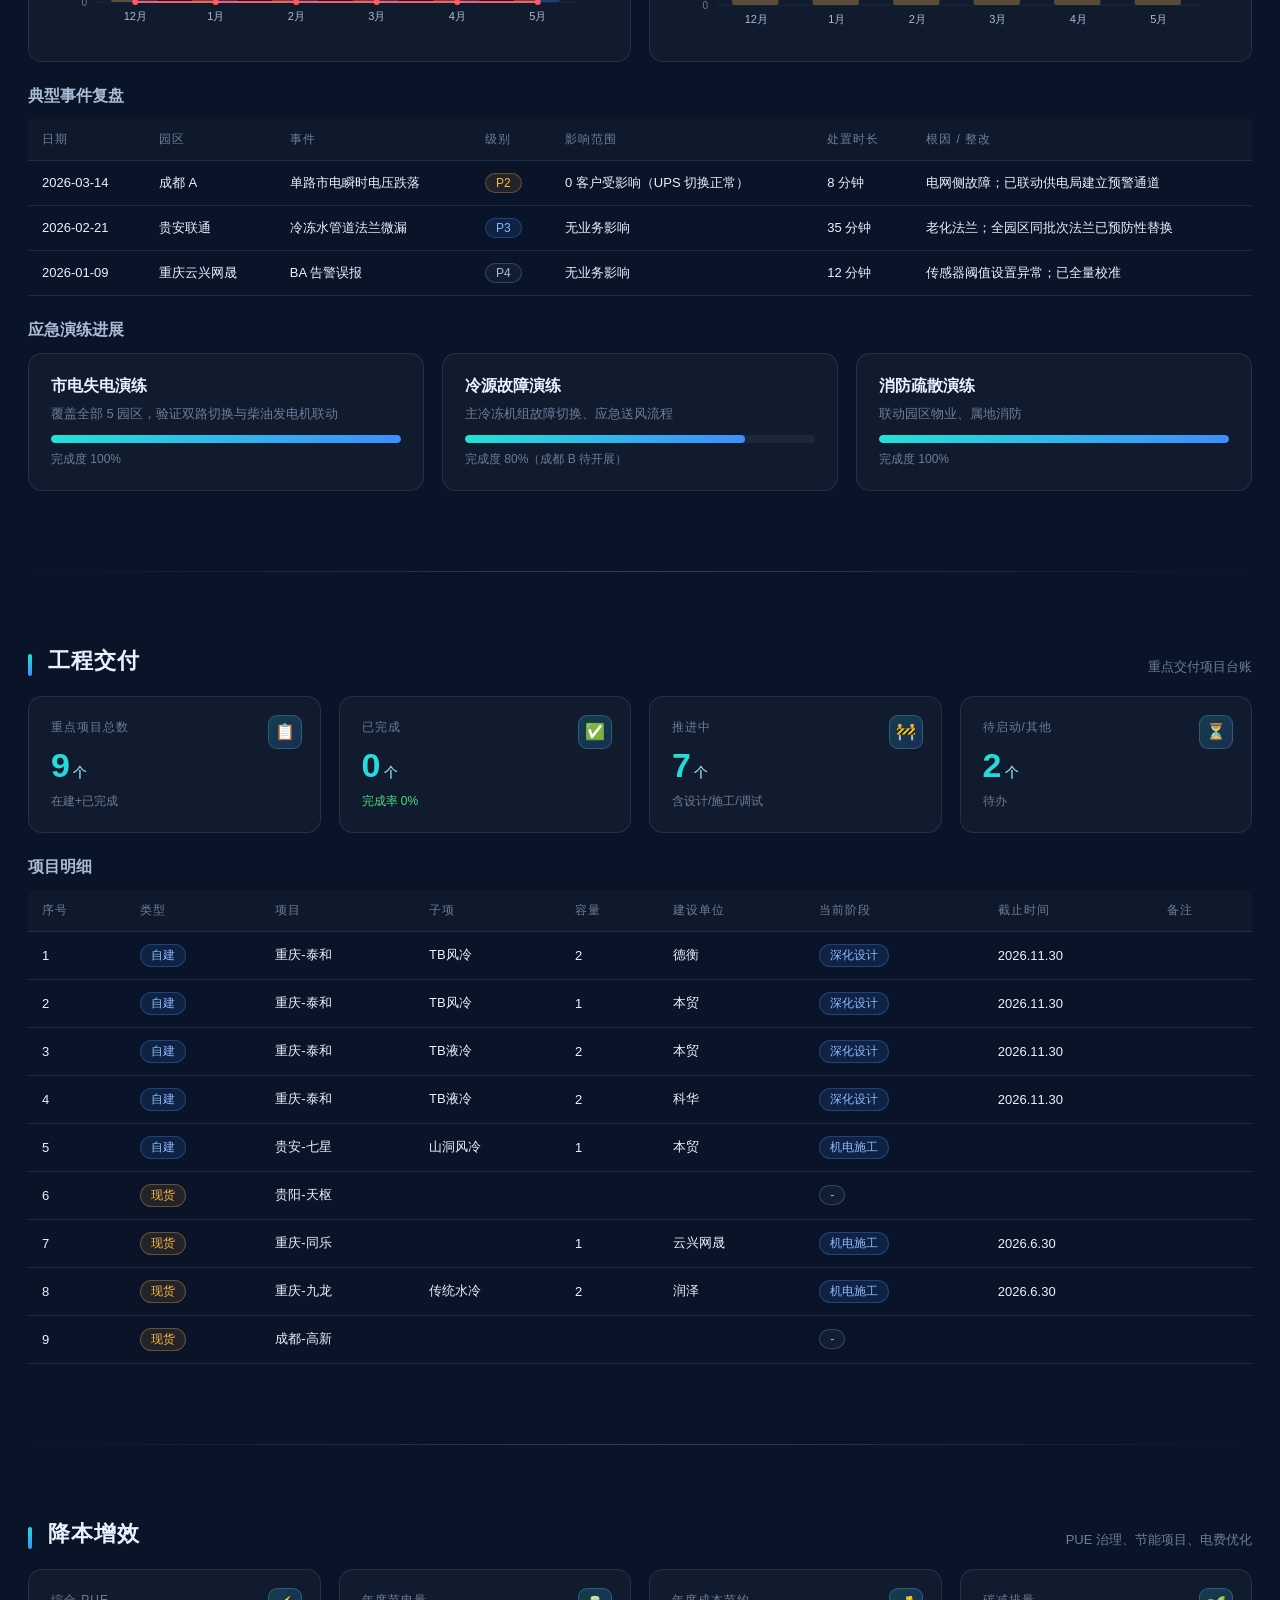
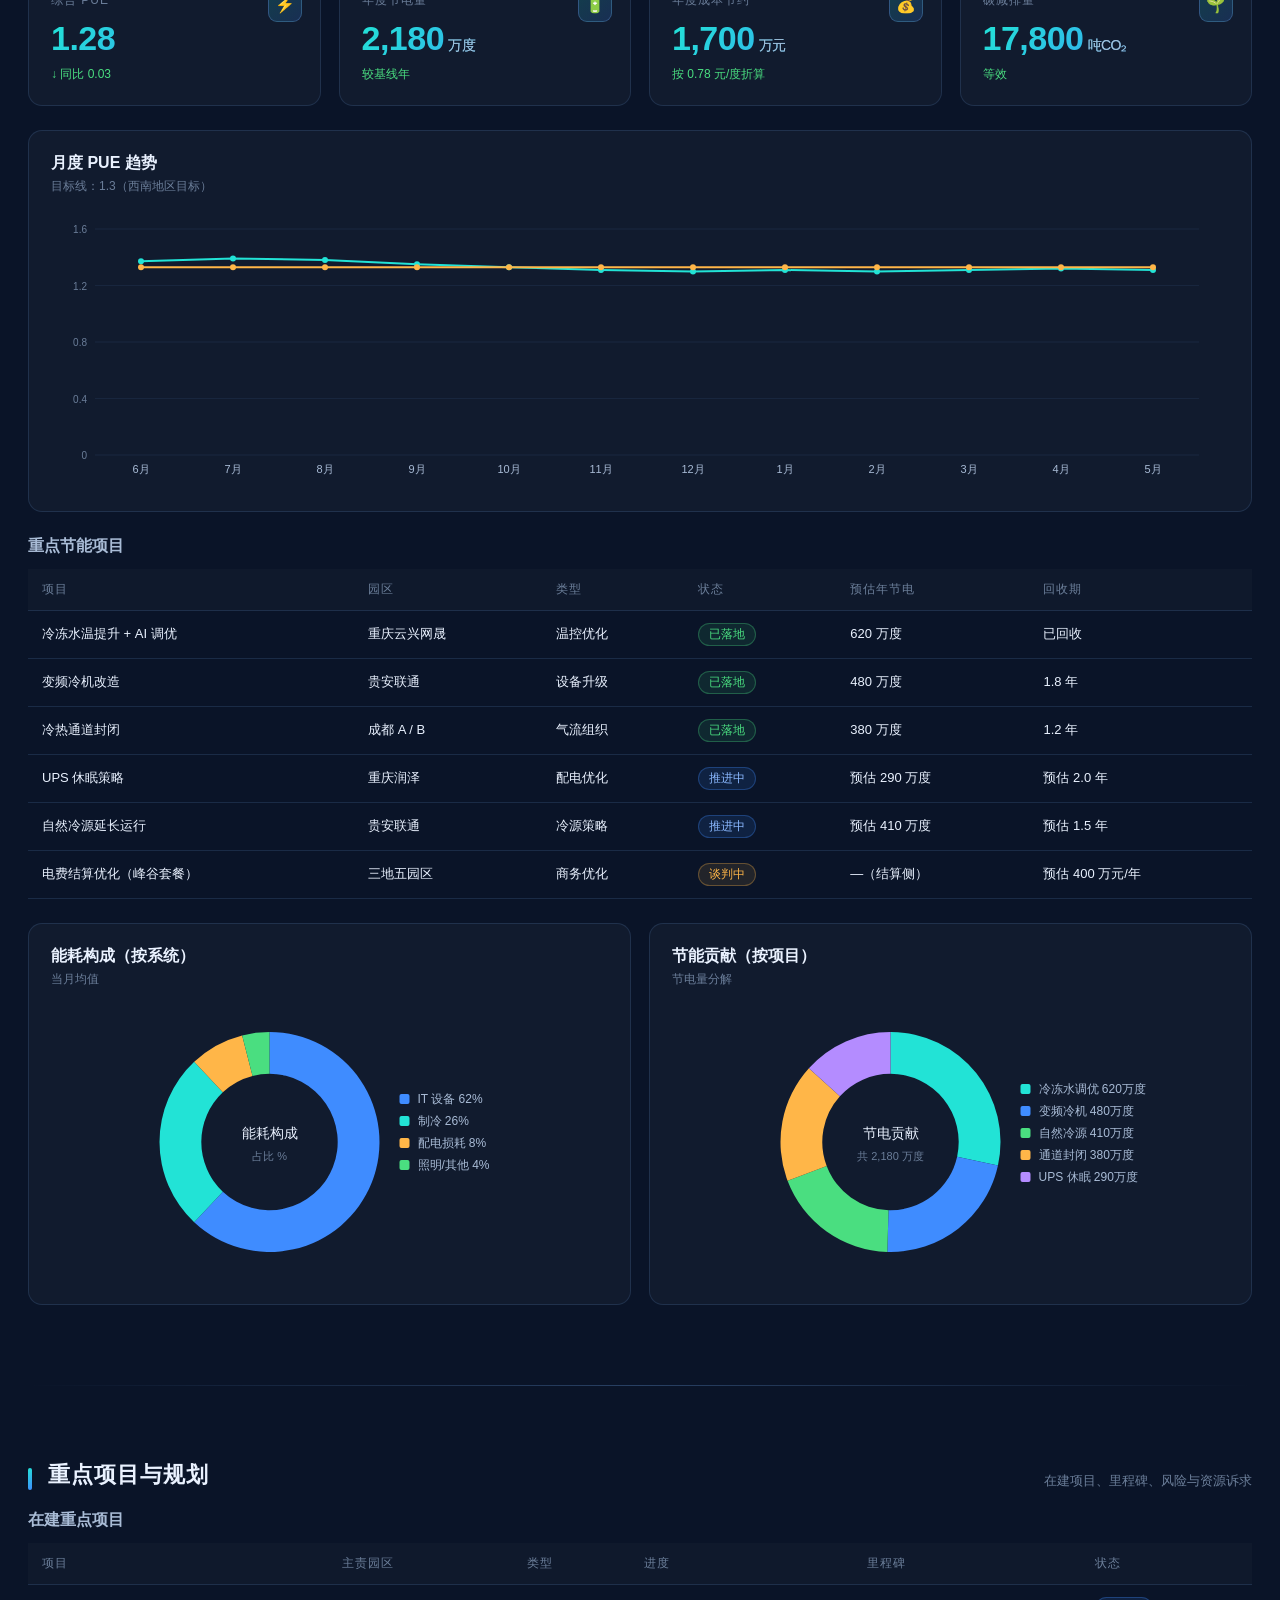
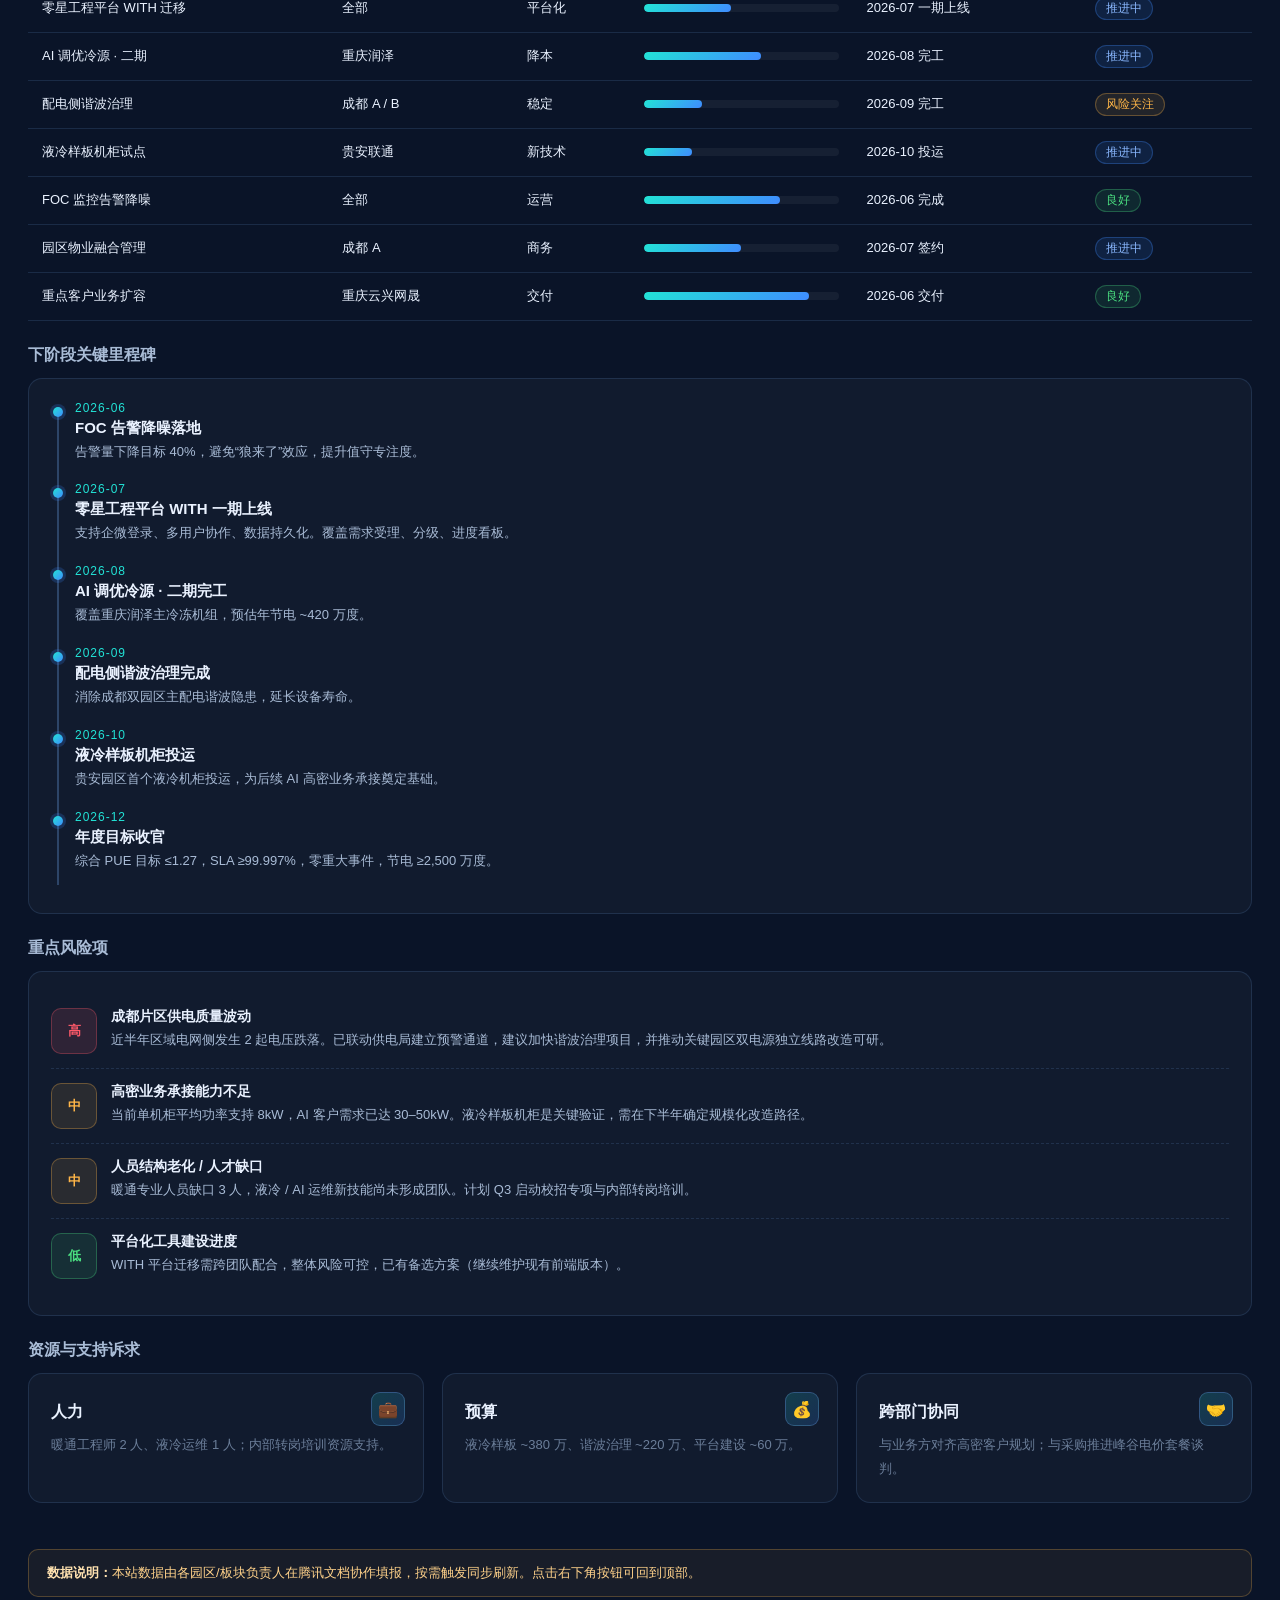
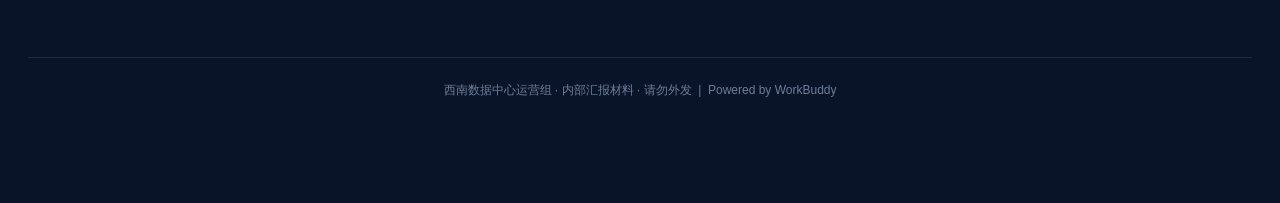
==== commit 09af8e5c: "feat: 工程交付改为项目台账板块（9 个重点项目）" ====
--- a/index.html
+++ b/index.html
@@ -171,30 +171,19 @@
 
   <div class="section-divider"></div>
 
-  <!-- ========== 4. 工程交付 ========== -->
+  <!-- ========== 4. 工程交付（项目台账版） ========== -->
   <section class="section section-block" id="sec-delivery">
     <div class="section-head">
       <div class="bar"></div>
       <h2>工程交付</h2>
-      <div class="desc">SOP 标准化、A/B/C 分级、平台化建设</div>
-    </div>
-
-    <div class="grid grid-4" id="dvKpiGrid" style="margin-bottom:24px"></div>
-
-    <h3 style="margin:8px 0 12px;font-size:16px;color:var(--text-2)">零星改造标准流程（5 阶段）</h3>
-    <div class="grid" id="sopGrid" style="grid-template-columns:repeat(5,1fr);gap:14px;margin-bottom:24px"></div>
-
-    <h3 style="margin:24px 0 12px;font-size:16px;color:var(--text-2)">A / B / C 分级管理</h3>
-    <div class="grid grid-3" id="abcGrid" style="margin-bottom:24px"></div>
-
-    <div class="chart-box" style="margin-bottom:20px">
-      <h3>月度交付量 & 平均交付时长</h3>
-      <div class="sub">柱：单数 / 折线：平均天数</div>
-      <div class="chart-canvas" id="deliveryChart"></div>
-    </div>
-
-    <h3 style="margin:24px 0 12px;font-size:16px;color:var(--text-2)">平台化工具建设</h3>
-    <div class="grid grid-2" id="toolGrid"></div>
+      <div class="desc">重点交付项目台账</div>
+    </div>
+
+    <!-- 汇总卡 -->
+    <div class="grid grid-4" id="dvSummary" style="margin-bottom:24px"></div>
+
+    <h3 style="margin:8px 0 12px;font-size:16px;color:var(--text-2)">项目明细</h3>
+    <div id="dvProjTable"></div>
   </section>
 
   <div class="section-divider"></div>
@@ -374,40 +363,30 @@
   // ---------- 4. delivery ----------
   const dv = await SWData.loadData('delivery');
   if(dv){
-    SWData.renderKpi(document.getElementById('dvKpiGrid'), dv.kpi || []);
-
-    document.getElementById('sopGrid').innerHTML = (dv.sop_stages||[]).map(s=>`
-      <div class="card">
-        <div style="color:var(--cyan);font-size:12px;letter-spacing:2px">${SWData.htmlEscape(s.step)}</div>
-        <h3 style="margin:8px 0;font-size:16px">${SWData.htmlEscape(s.title)}</h3>
-        <p class="muted" style="font-size:12px;margin:0;line-height:1.7">${SWData.htmlEscape(s.desc)}</p>
-      </div>
-    `).join('');
-
-    document.getElementById('abcGrid').innerHTML = (dv.abc||[]).map(a=>`
-      <div class="card">
-        <span class="badge ${SWData.htmlEscape(a.level_color)}">${SWData.htmlEscape(a.level)} 级 · ${SWData.htmlEscape(a.scope)}</span>
-        <h3 style="margin:10px 0;font-size:18px">${SWData.htmlEscape(a.title)}</h3>
-        <div class="row"><span class="muted" style="color:var(--text-3)">审批</span><span>${SWData.htmlEscape(a.approve)}</span></div>
-        <div class="row"><span class="muted" style="color:var(--text-3)">执行</span><span>${SWData.htmlEscape(a.exec)}</span></div>
-        <div class="row"><span class="muted" style="color:var(--text-3)">本季度</span><span>${SWData.htmlEscape(a.count)}</span></div>
-      </div>
-    `).join('');
-
-    SWChart.barLineChart(document.getElementById('deliveryChart'), {
-      labels: dv.trend.labels,
-      bars:[{name:'交付量', values: dv.trend.counts, color:'#3f8cff'}],
-      lines:[{name:'平均天数', values: dv.trend.avg_days, color:'#ffb648'}]
-    });
-
-    document.getElementById('toolGrid').innerHTML = (dv.tools||[]).map(t=>`
-      <div class="card">
-        <div class="kpi-ico">${SWData.htmlEscape(t.icon)}</div>
-        <h3 style="margin:6px 0 10px;font-size:18px">${SWData.htmlEscape(t.name)}</h3>
-        <p class="muted" style="margin:0 0 12px;font-size:13px;line-height:1.7">${SWData.htmlEscape(t.desc)}</p>
-        ${(t.rows||[]).map(r=>`<div class="row"><span class="muted" style="color:var(--text-3)">${SWData.htmlEscape(r[0])}</span><span>${SWData.htmlEscape(r[1])}</span></div>`).join('')}
-      </div>
-    `).join('');
+    // 4 张汇总卡
+    const s = dv.summary || {};
+    SWData.renderKpi(document.getElementById('dvSummary'), [
+      {icon:"📋", label:"重点项目总数", value:String(s.total||0), unit:"个", delta:"在建+已完成", delta_type:"flat"},
+      {icon:"✅", label:"已完成", value:String(s.done||0), unit:"个", delta:`完成率 ${s.completion_rate||0}%`, delta_type:"up"},
+      {icon:"🚧", label:"推进中", value:String(s.in_progress||0), unit:"个", delta:"含设计/施工/调试", delta_type:"flat"},
+      {icon:"⏳", label:"待启动/其他", value:String(s.pending||0), unit:"个", delta:"待办", delta_type:"flat"},
+    ]);
+
+    // 项目明细表
+    SWData.renderTable(document.getElementById('dvProjTable'),
+      [
+        {label:'序号', key:'seq'},
+        {label:'类型', render: r=> `<span class="badge ${r.proj_type==='自建'?'blue':'amber'}">${SWData.htmlEscape(r.proj_type||'-')}</span>`},
+        {label:'项目', key:'name'},
+        {label:'子项', key:'sub_item'},
+        {label:'容量', key:'capacity'},
+        {label:'建设单位', key:'builder'},
+        {label:'当前阶段', render: r=> `<span class="badge ${SWData.htmlEscape(r.stage_color||'grey')}">${SWData.htmlEscape(r.stage||'-')}</span>`},
+        {label:'截止时间', key:'deadline'},
+        {label:'备注', key:'note'},
+      ],
+      dv.projects || []
+    );
   }
 
   // ---------- 5. cost ----------
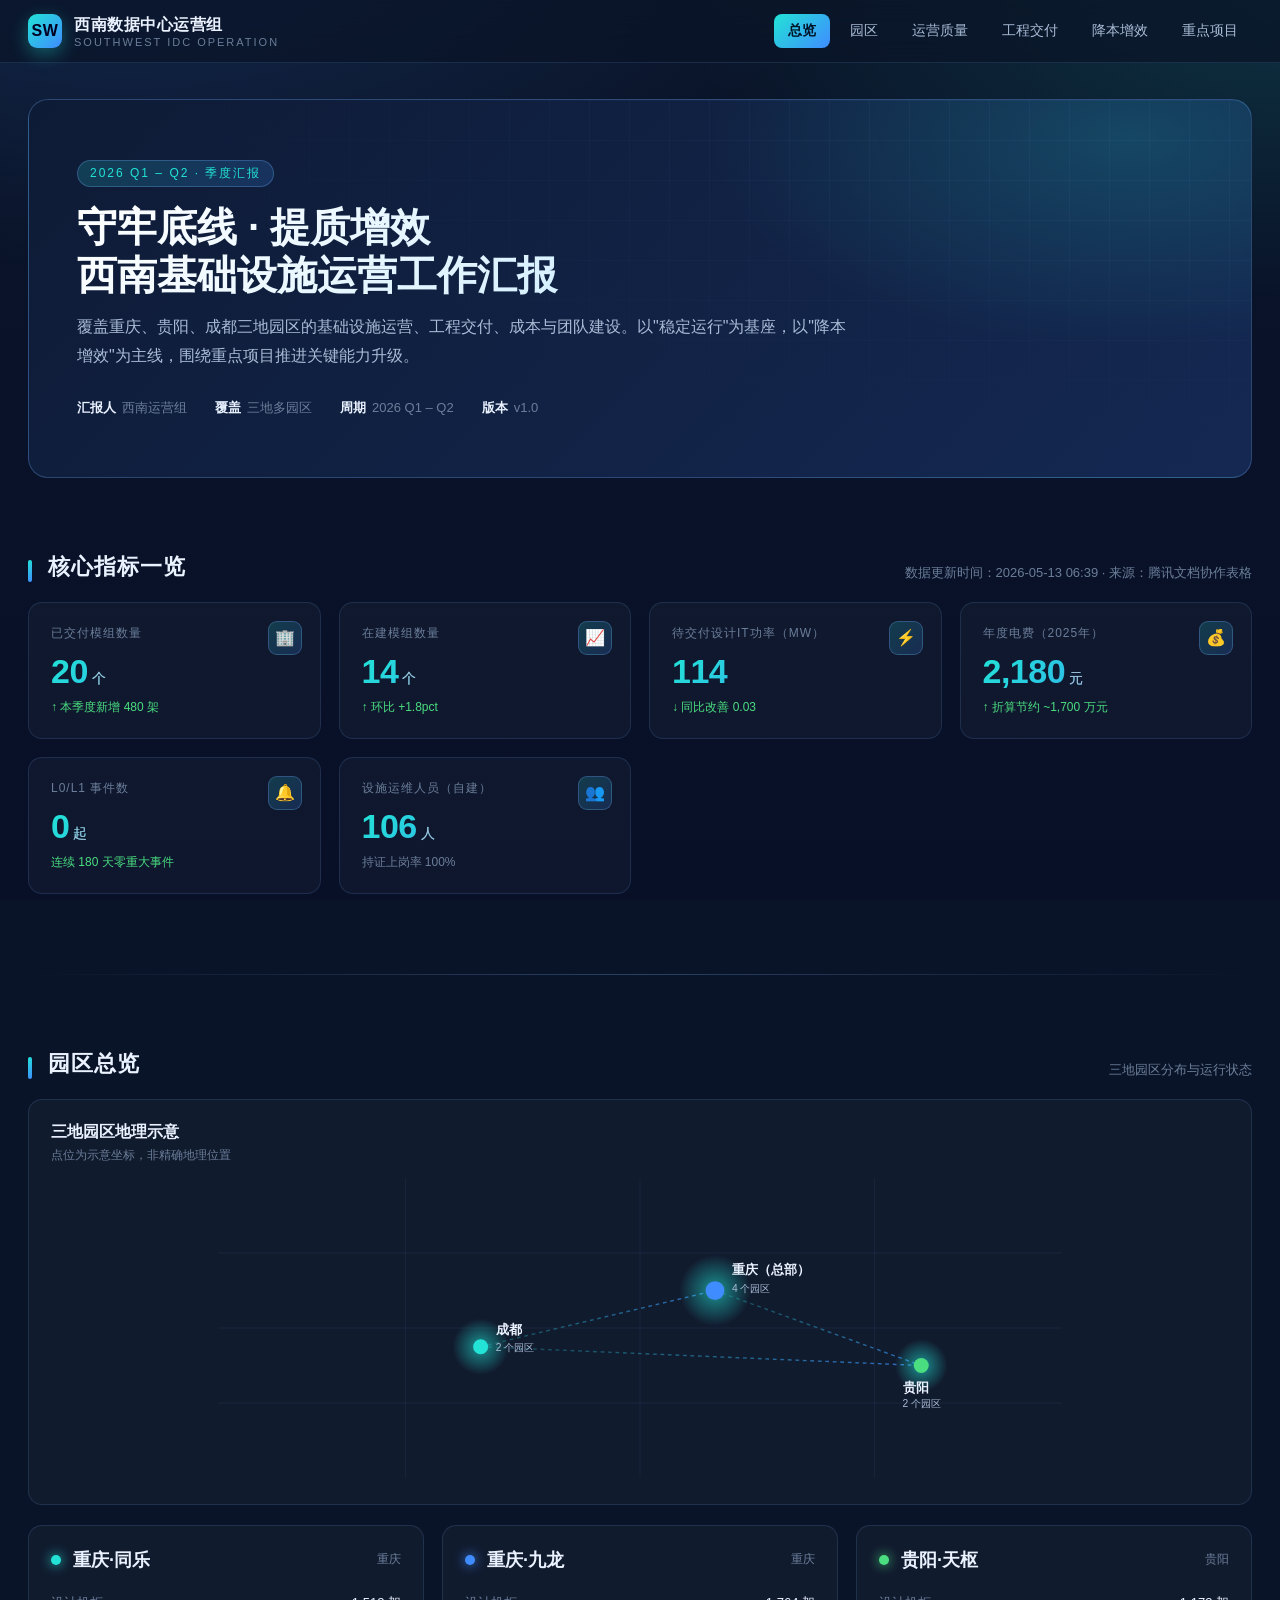
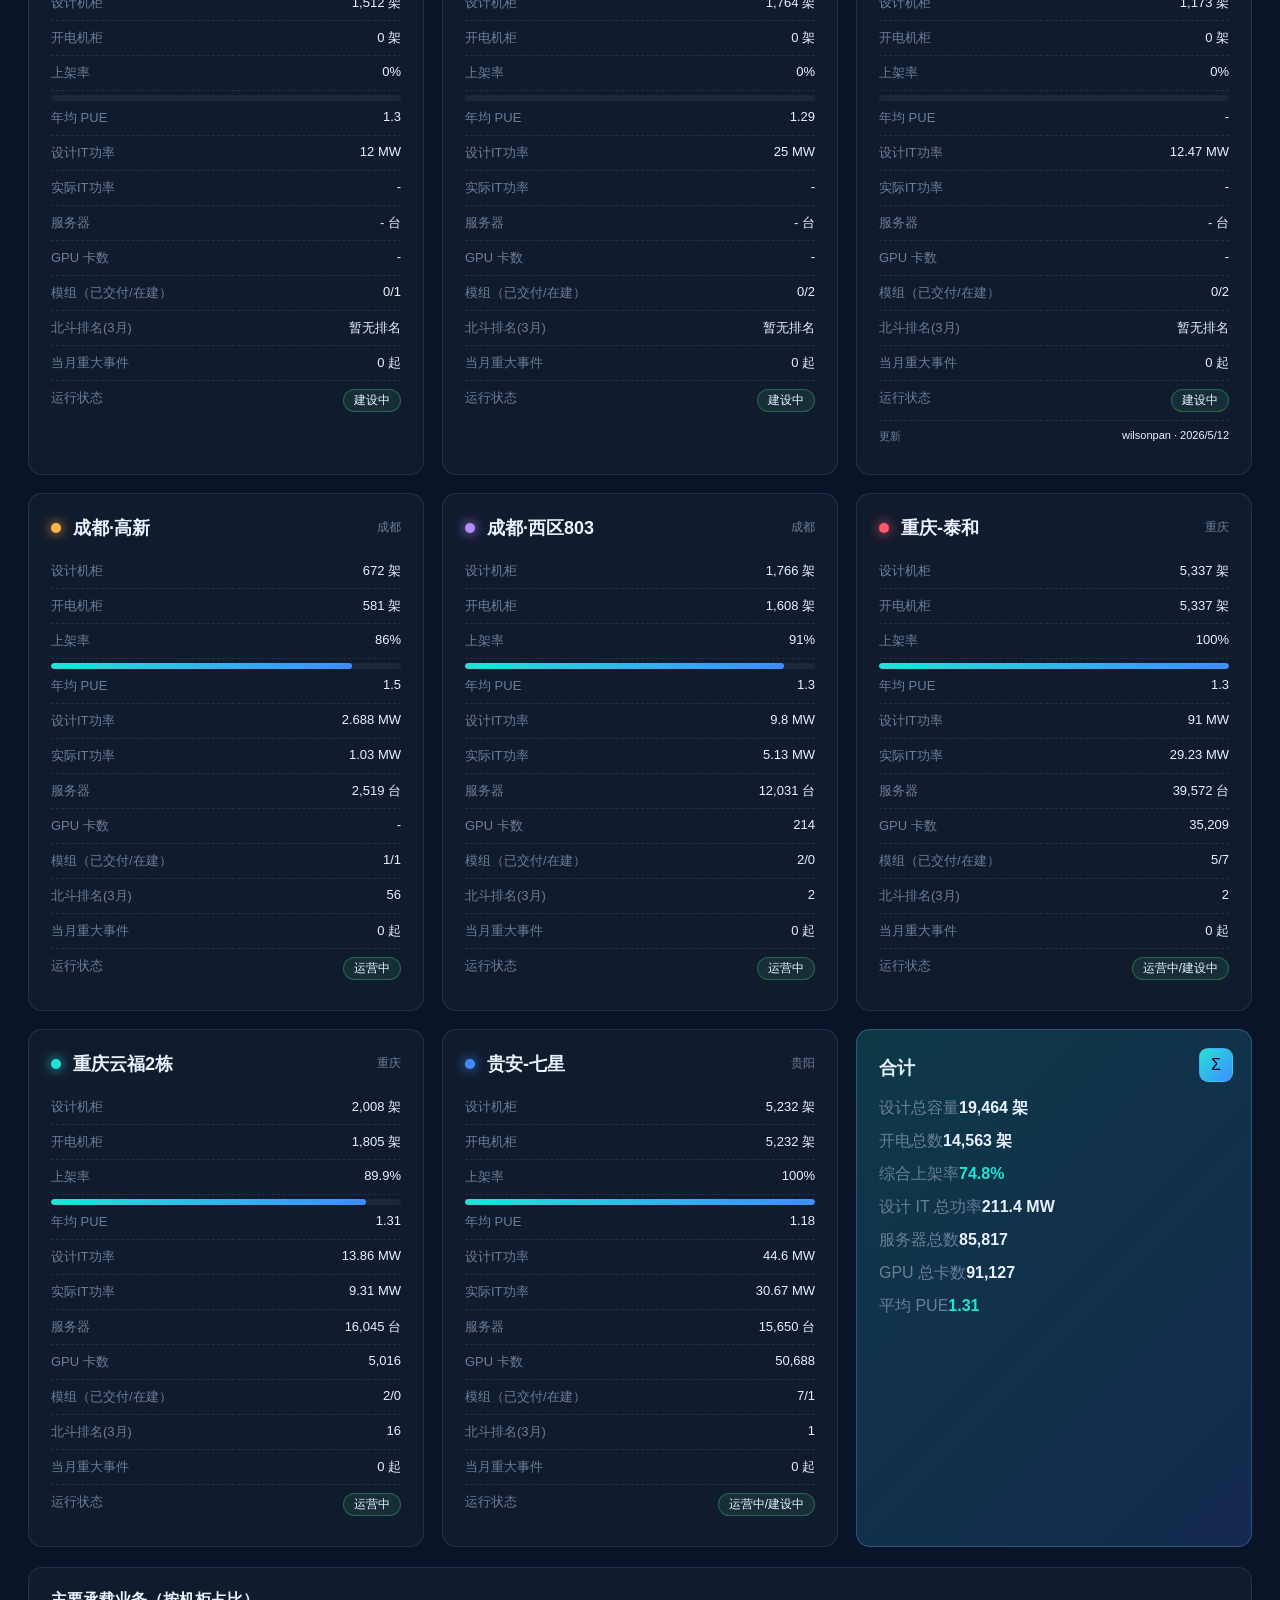
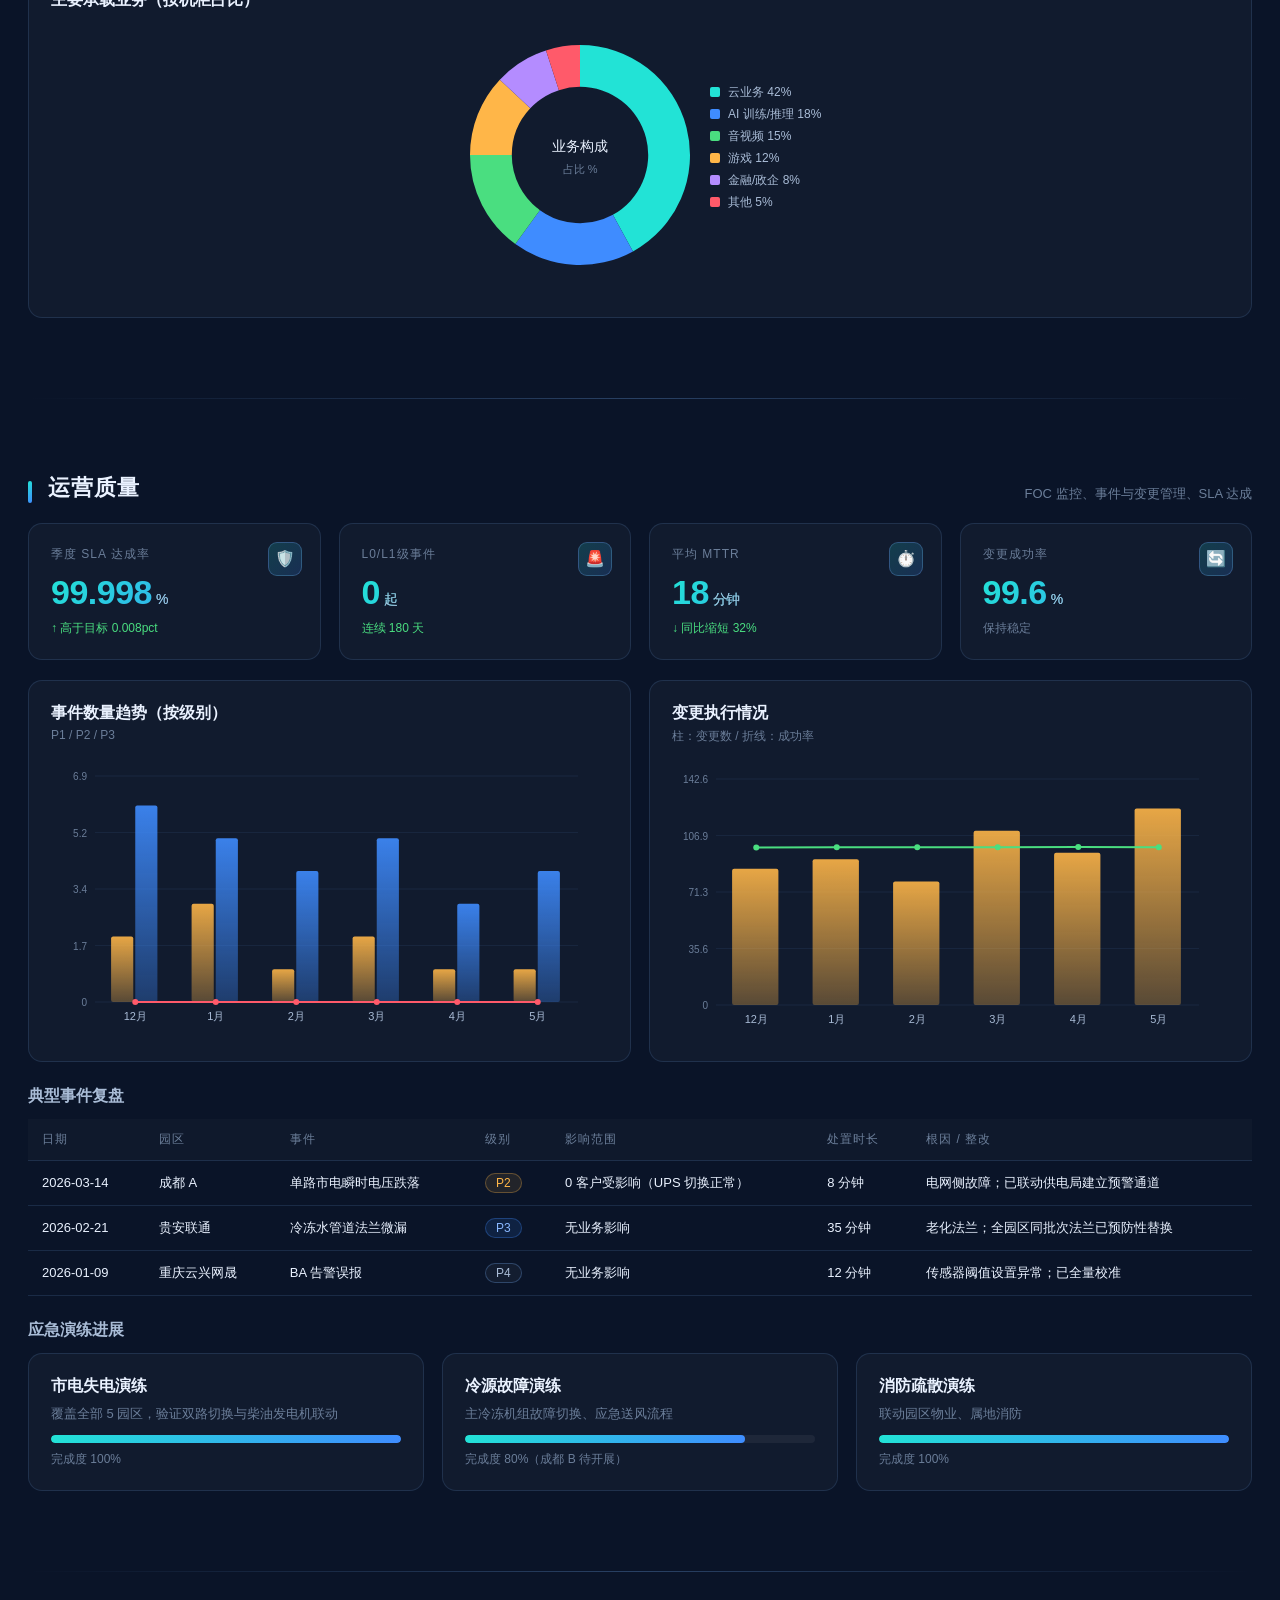
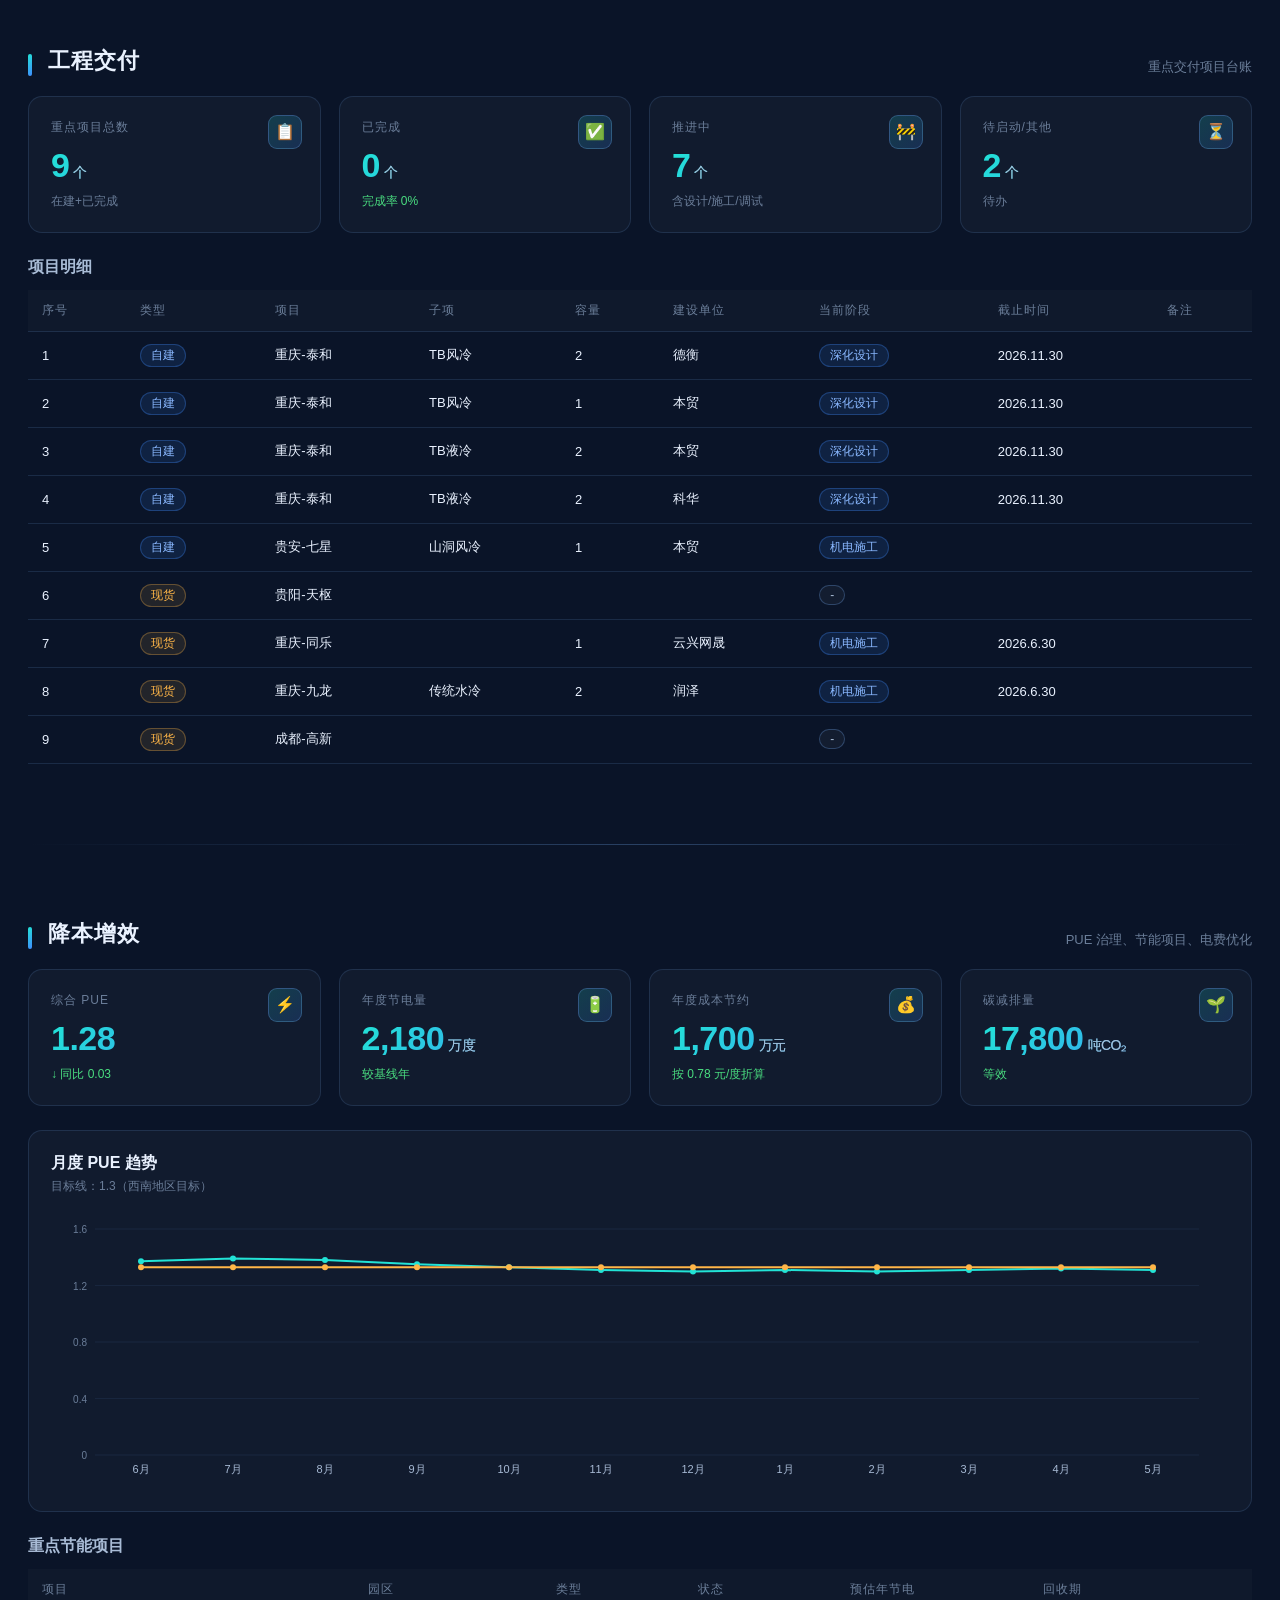
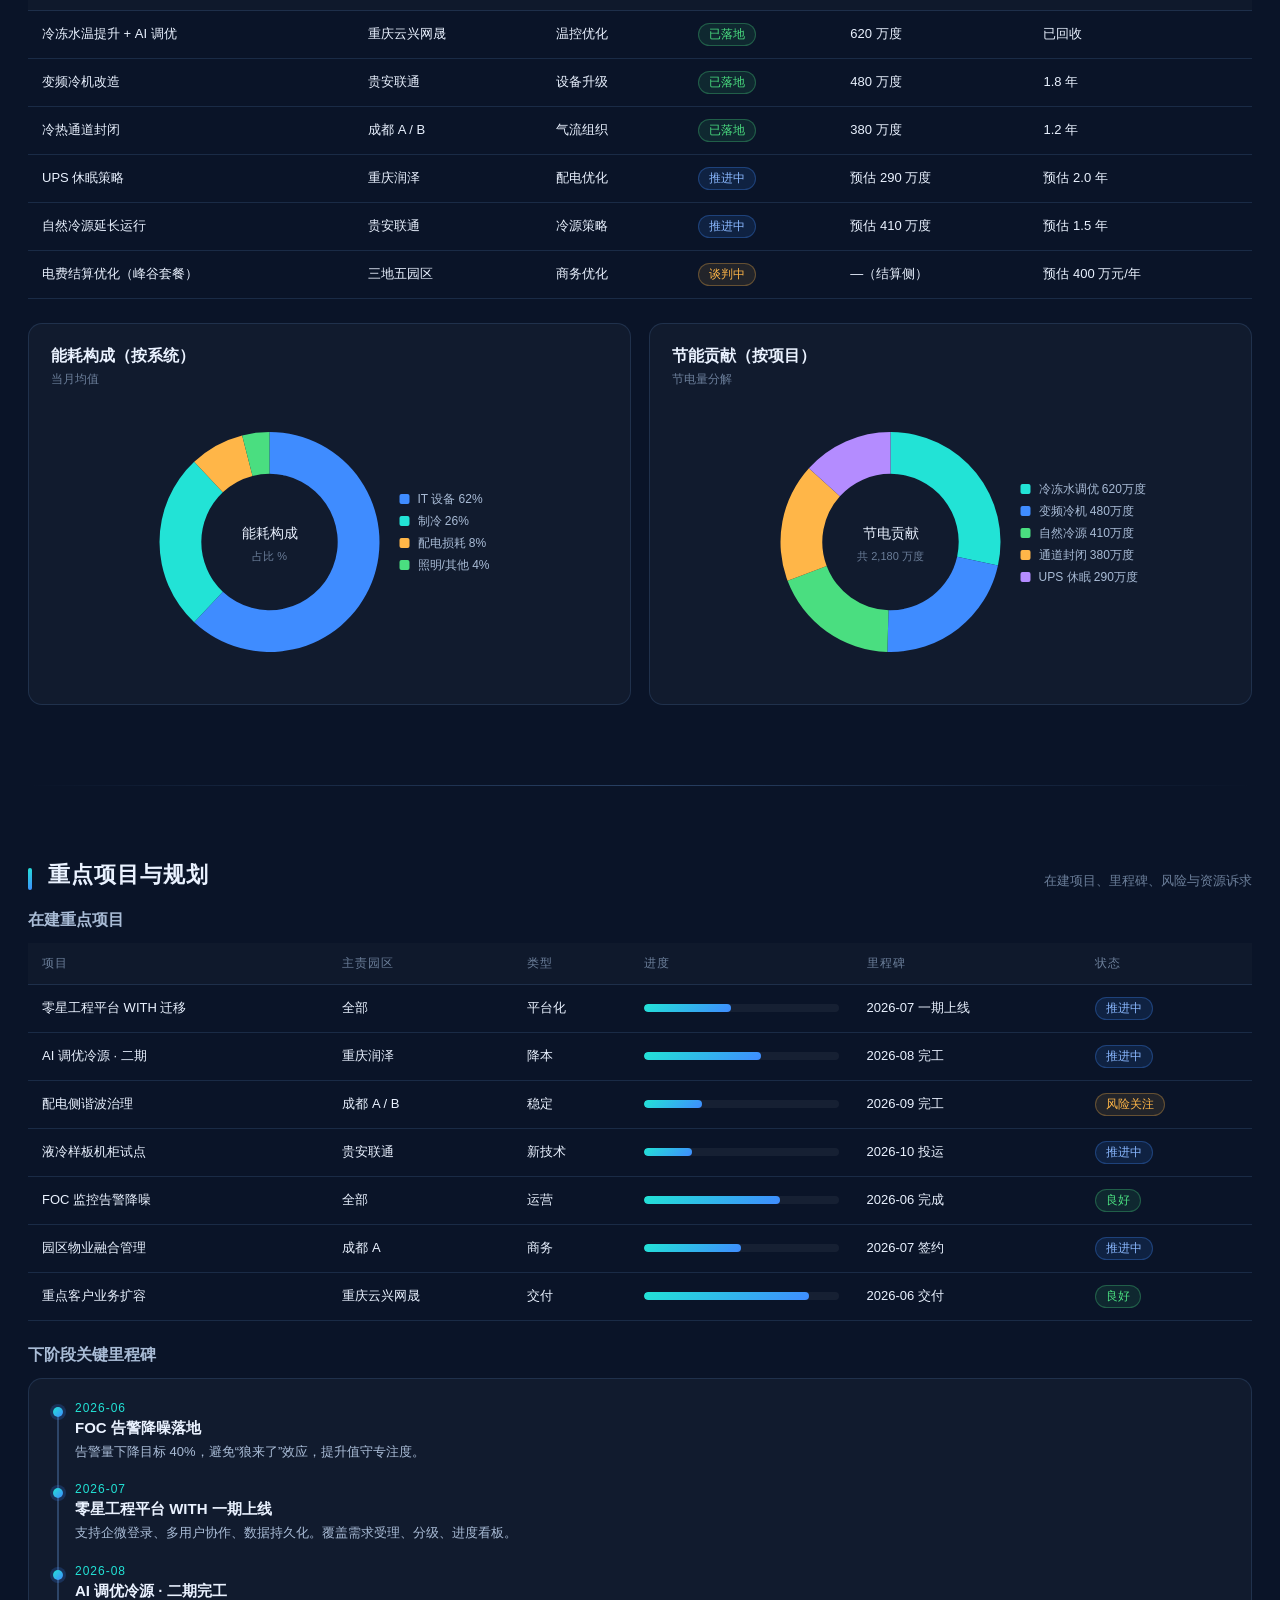
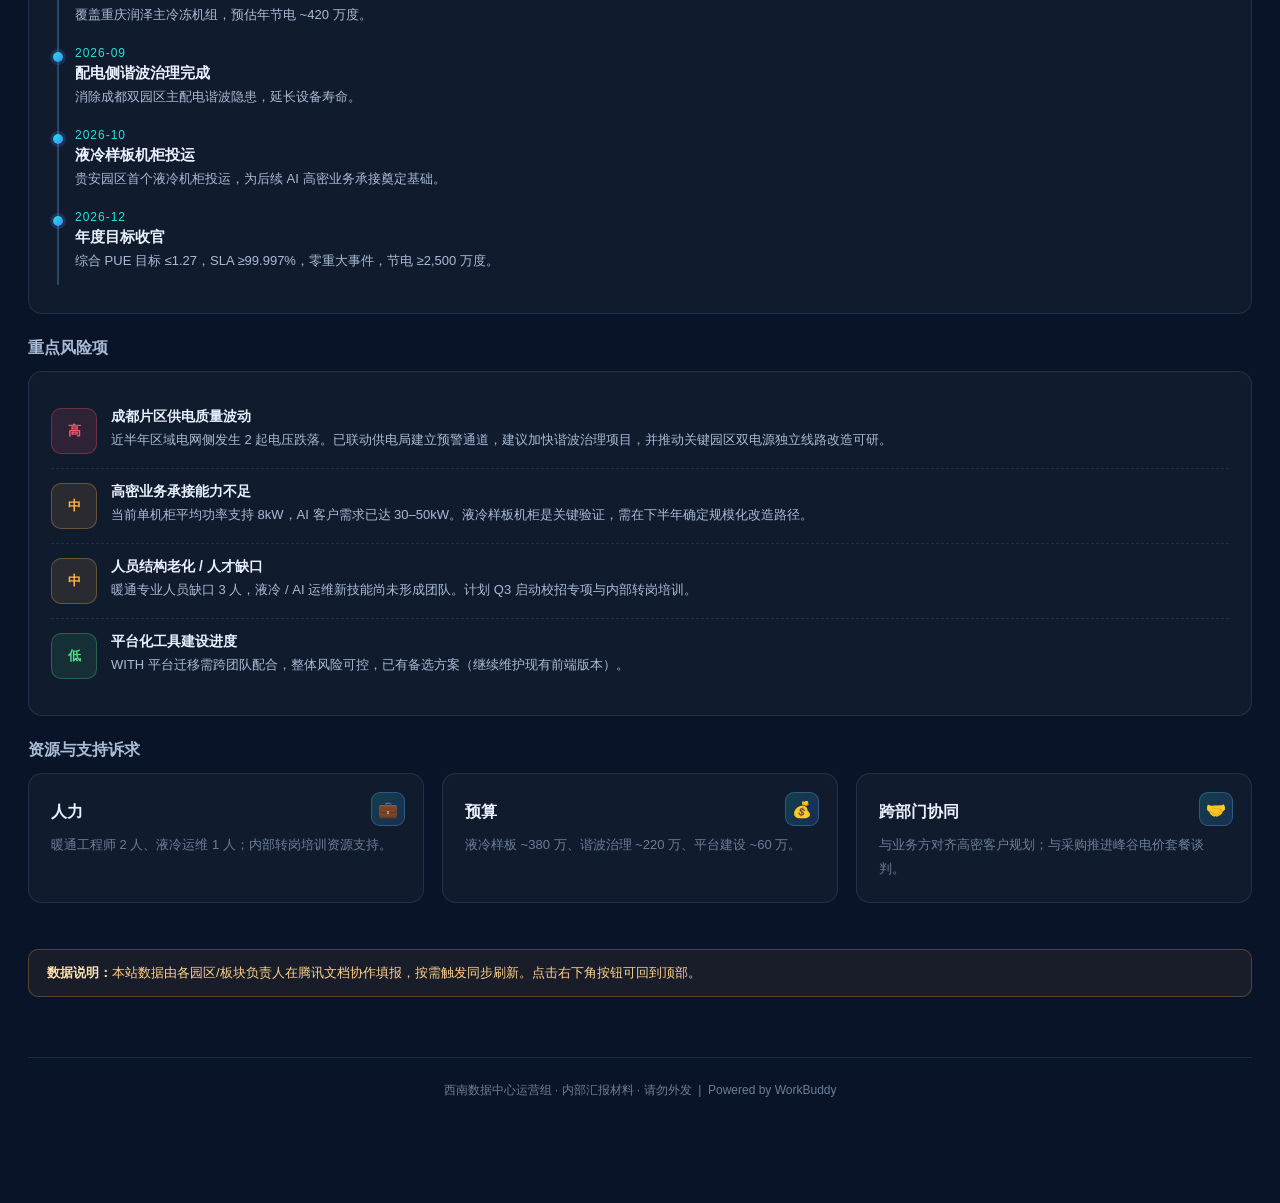
==== commit de2f87d9: "feat: 园区表适配 v5 运营快照字段（设计IT功率/服务器/GPU/北斗排名/重大事件）" ====
--- a/index.html
+++ b/index.html
@@ -287,28 +287,42 @@
           <h3>${SWData.htmlEscape(p.name)}</h3>
           <span class="loc">${SWData.htmlEscape(p.city)}</span>
         </div>
-        <div class="row"><span>设计机柜</span><span>${p.design} 架</span></div>
-        <div class="row"><span>在运机柜</span><span>${p.running} 架</span></div>
+        <div class="row"><span>设计机柜</span><span>${(p.design||0).toLocaleString()} 架</span></div>
+        <div class="row"><span>开电机柜</span><span>${(p.running||0).toLocaleString()} 架</span></div>
         <div class="row"><span>上架率</span><span>${p.occupancy}%</span></div>
         <div class="bar-wrap"><div class="bar-fill" style="width:${p.occupancy}%"></div></div>
-        <div class="row"><span>PUE</span><span>${p.pue}</span></div>
-        <div class="row"><span>SLA</span><span>${p.sla}%</span></div>
+        <div class="row"><span>年均 PUE</span><span>${p.pue||'-'}</span></div>
+        <div class="row"><span>设计IT功率</span><span>${p.it_design_mw||'-'} MW</span></div>
+        <div class="row"><span>实际IT功率</span><span>${p.it_actual_kw? (p.it_actual_kw/1000).toFixed(2)+' MW' : '-'}</span></div>
+        <div class="row"><span>服务器</span><span>${p.servers? p.servers.toLocaleString() : '-'} 台</span></div>
+        <div class="row"><span>GPU 卡数</span><span>${p.gpus? p.gpus.toLocaleString() : '-'}</span></div>
+        <div class="row"><span>模组（已交付/在建）</span><span>${p.delivered_modules||0}/${p.building_modules||0}</span></div>
+        <div class="row"><span>北斗排名(3月)</span><span>${SWData.htmlEscape(p.ranking||'-')}</span></div>
+        <div class="row"><span>当月重大事件</span><span>${p.events_l1||0} 起</span></div>
         <div class="row"><span>运行状态</span><span><span class="badge ${SWData.htmlEscape(p.status_type||'green')}">${SWData.htmlEscape(p.status)}</span></span></div>
+        ${p.updater||p.update_date ? `<div class="row" style="border:0;padding-top:8px;font-size:11px;color:var(--text-3)"><span>更新</span><span>${SWData.htmlEscape(p.updater||'-')} · ${SWData.htmlEscape(p.update_date||'-')}</span></div>` : ''}
       </div>
     `).join('');
 
     const sumDesign = (pk.parks||[]).reduce((s,p)=>s+(p.design||0),0);
     const sumRunning = (pk.parks||[]).reduce((s,p)=>s+(p.running||0),0);
+    const sumServers = (pk.parks||[]).reduce((s,p)=>s+(p.servers||0),0);
+    const sumGPU = (pk.parks||[]).reduce((s,p)=>s+(p.gpus||0),0);
+    const sumITMW = (pk.parks||[]).reduce((s,p)=>s+(p.it_design_mw||0),0);
     const totalRate = sumDesign? ((sumRunning/sumDesign)*100).toFixed(1) : '0';
-    const avgPue = (pk.parks||[]).length ? ((pk.parks).reduce((s,p)=>s+(p.pue||0),0)/pk.parks.length).toFixed(2) : '0';
+    const validPueParks = (pk.parks||[]).filter(p=> p.pue>0);
+    const avgPue = validPueParks.length ? (validPueParks.reduce((s,p)=>s+p.pue,0)/validPueParks.length).toFixed(2) : '-';
     const sumCard = `
       <div class="card" style="background:var(--grad-soft);border-color:var(--line-strong)">
         <div class="kpi-ico" style="background:var(--grad);color:#002">Σ</div>
         <h3 style="margin:4px 0 12px;font-size:18px">合计</h3>
         <div class="row" style="border:0;padding:6px 0"><span class="muted">设计总容量</span><span style="font-weight:600">${sumDesign.toLocaleString()} 架</span></div>
-        <div class="row" style="border:0;padding:6px 0"><span class="muted">在运总数</span><span style="font-weight:600">${sumRunning.toLocaleString()} 架</span></div>
+        <div class="row" style="border:0;padding:6px 0"><span class="muted">开电总数</span><span style="font-weight:600">${sumRunning.toLocaleString()} 架</span></div>
         <div class="row" style="border:0;padding:6px 0"><span class="muted">综合上架率</span><span style="font-weight:600;color:var(--cyan)">${totalRate}%</span></div>
-        <div class="row" style="border:0;padding:6px 0"><span class="muted">综合 PUE</span><span style="font-weight:600;color:var(--cyan)">${avgPue}</span></div>
+        <div class="row" style="border:0;padding:6px 0"><span class="muted">设计 IT 总功率</span><span style="font-weight:600">${sumITMW.toFixed(1)} MW</span></div>
+        <div class="row" style="border:0;padding:6px 0"><span class="muted">服务器总数</span><span style="font-weight:600">${sumServers.toLocaleString()}</span></div>
+        <div class="row" style="border:0;padding:6px 0"><span class="muted">GPU 总卡数</span><span style="font-weight:600">${sumGPU.toLocaleString()}</span></div>
+        <div class="row" style="border:0;padding:6px 0"><span class="muted">平均 PUE</span><span style="font-weight:600;color:var(--cyan)">${avgPue}</span></div>
       </div>`;
     document.getElementById('parkGrid').innerHTML = cards + sumCard;
 
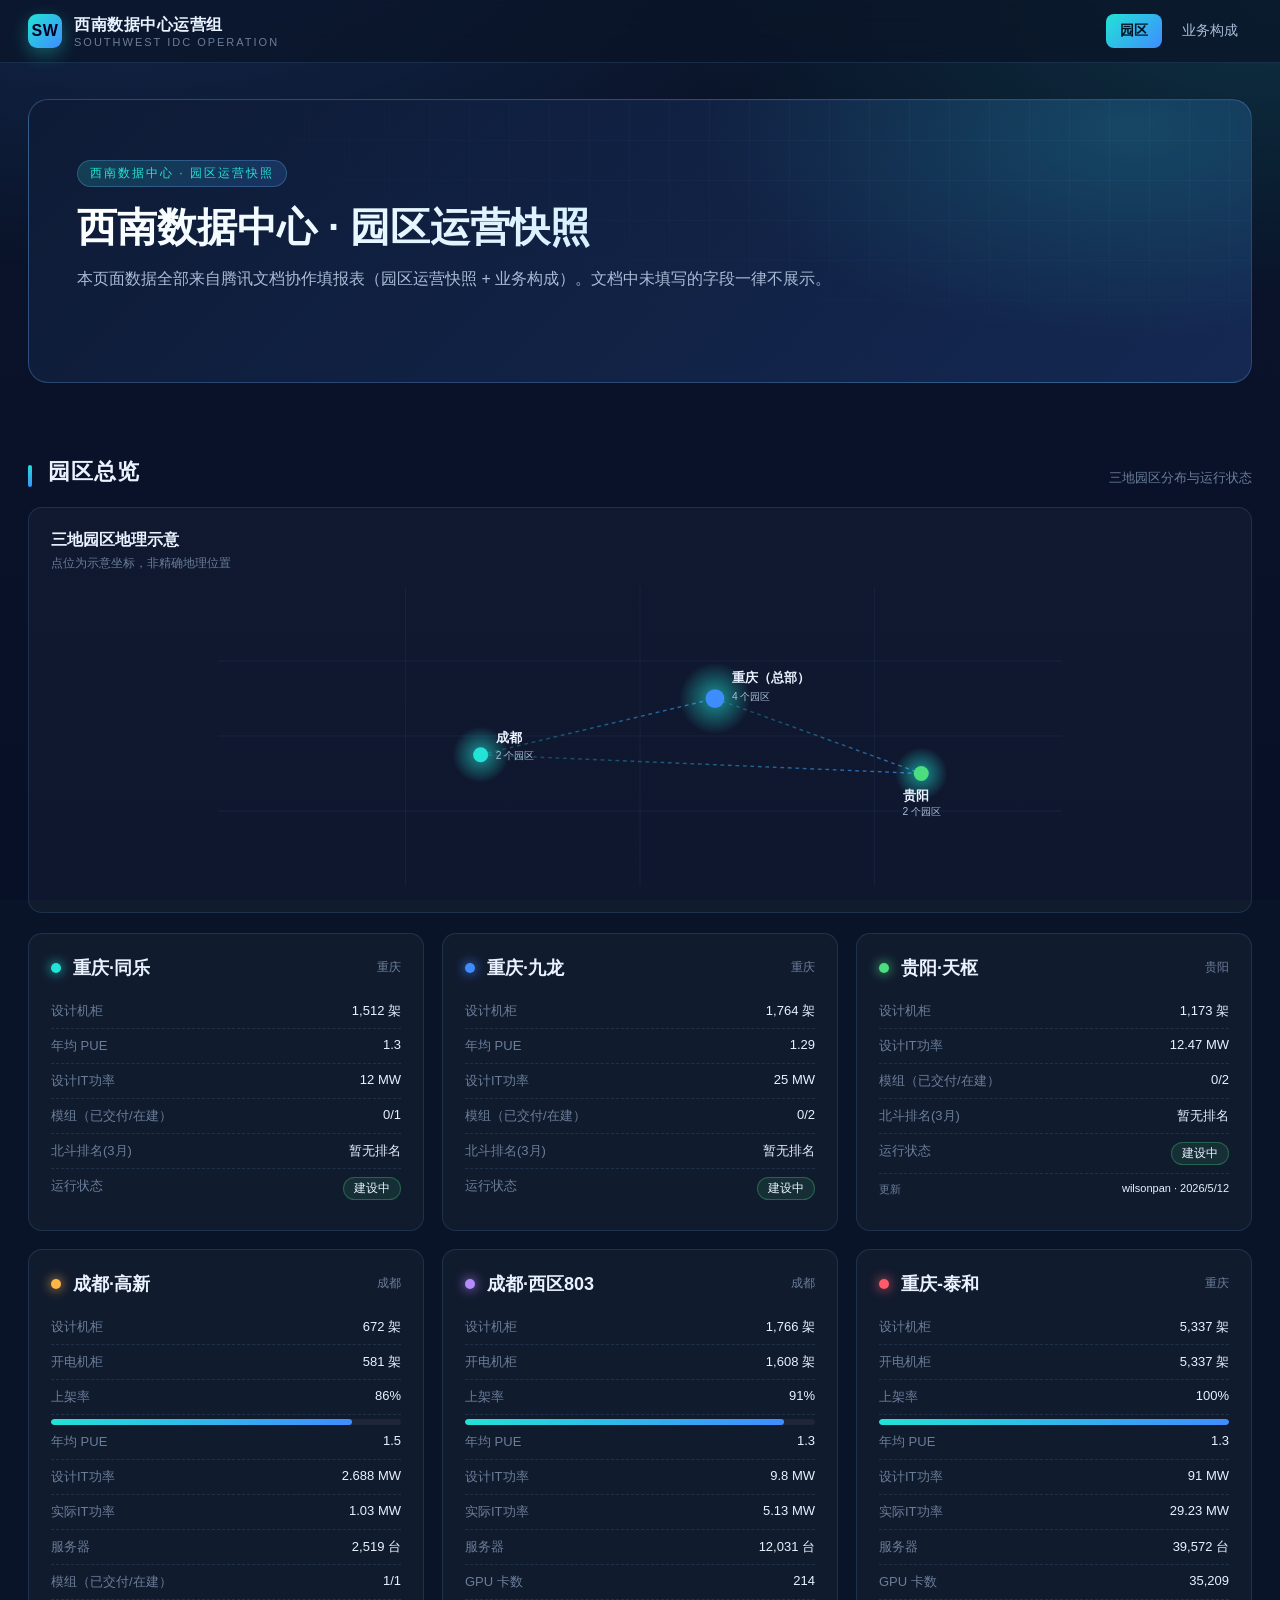
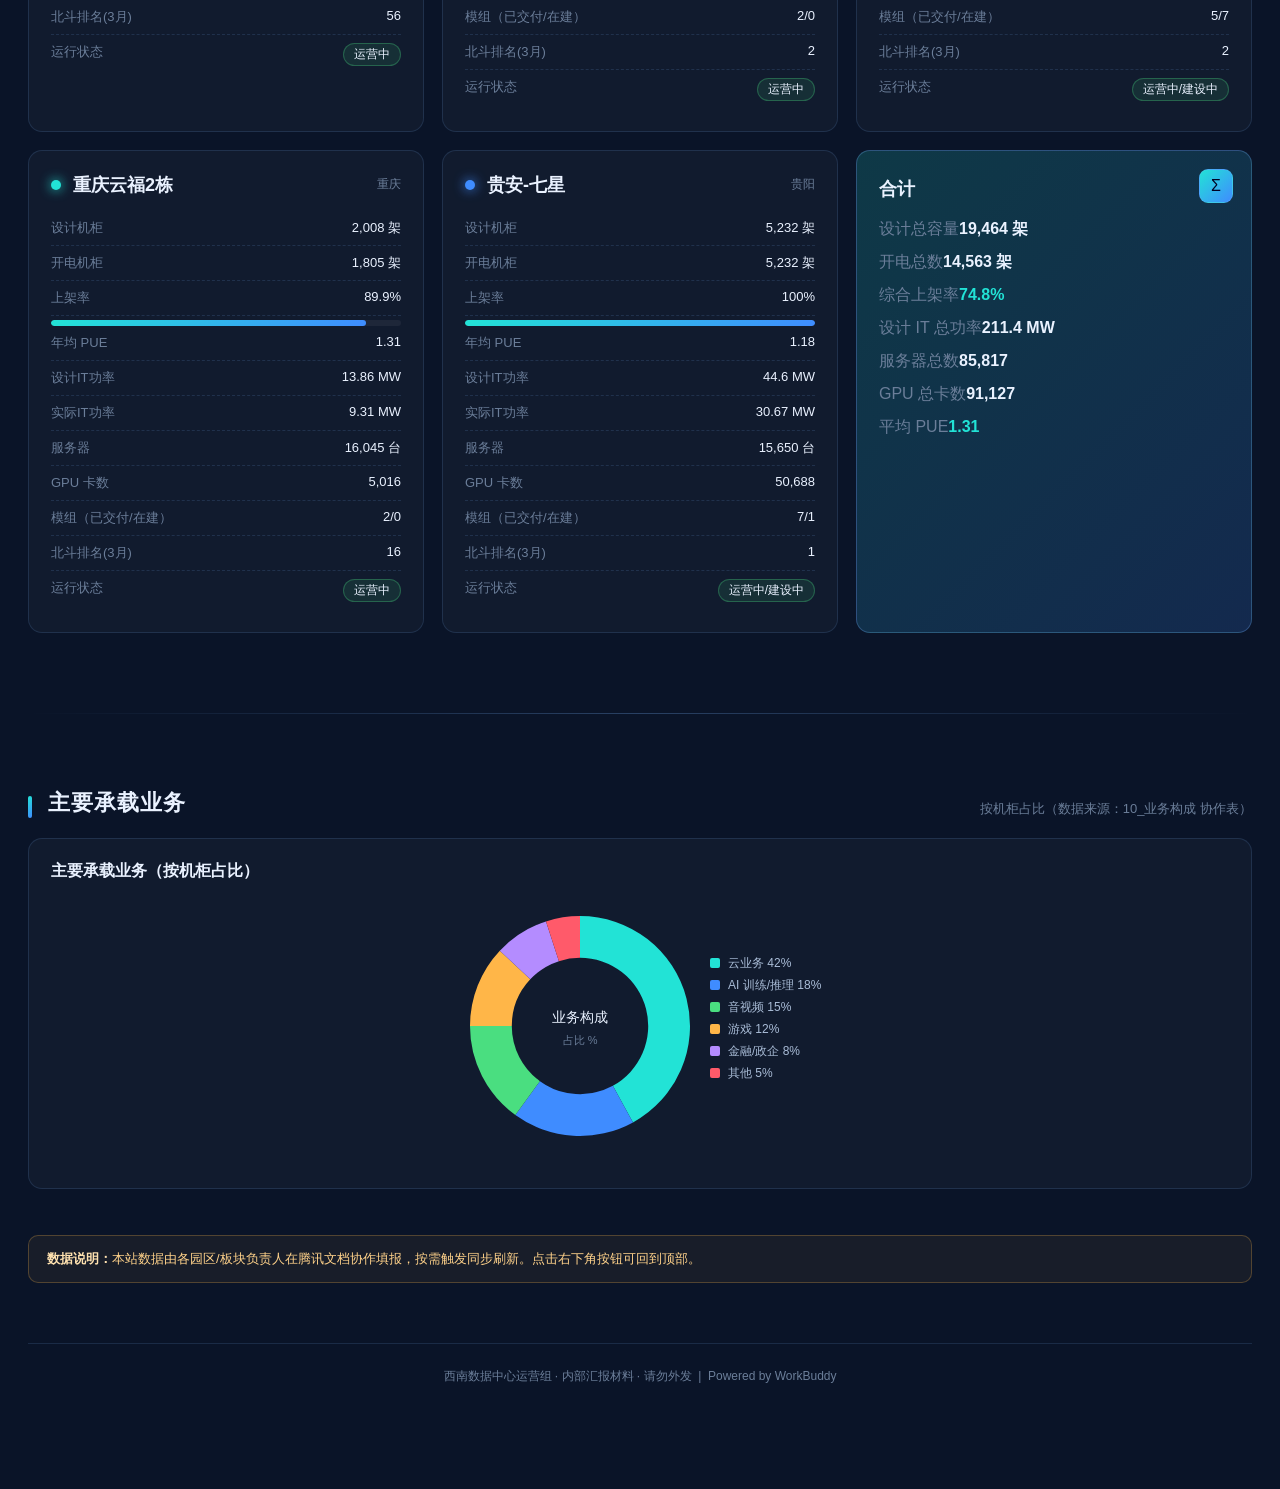
==== commit d9d0b067: "chore: 数据更新 2026-05-13 08:02" ====
--- a/index.html
+++ b/index.html
@@ -42,12 +42,8 @@
       </div>
     </a>
     <div class="nav-links">
-      <a href="#sec-overview">总览</a>
       <a href="#sec-parks">园区</a>
-      <a href="#sec-operation">运营质量</a>
-      <a href="#sec-delivery">工程交付</a>
-      <a href="#sec-cost">降本增效</a>
-      <a href="#sec-plan">重点项目</a>
+      <a href="#sec-business">业务构成</a>
     </div>
   </div>
 </nav>
@@ -56,25 +52,13 @@
 
   <!-- ========== Hero ========== -->
   <section class="hero">
-    <span class="tag" id="metaTag">2026 · 季度汇报</span>
-    <h1 id="heroTitle">守牢底线 · 提质增效<br>西南基础设施运营工作汇报</h1>
-    <p class="lead">覆盖重庆、贵阳、成都三地园区的基础设施运营、工程交付、成本与团队建设。以"稳定运行"为基座，以"降本增效"为主线，围绕重点项目推进关键能力升级。</p>
+    <span class="tag" id="metaTag">西南数据中心 · 园区运营快照</span>
+    <h1 id="heroTitle">西南数据中心 · 园区运营快照</h1>
+    <p class="lead">本页面数据全部来自腾讯文档协作填报表（园区运营快照 + 业务构成）。文档中未填写的字段一律不展示。</p>
     <div class="hero-meta" id="heroMeta"></div>
   </section>
 
-  <!-- ========== 1. 总览 KPI ========== -->
-  <section class="section section-block" id="sec-overview">
-    <div class="section-head">
-      <div class="bar"></div>
-      <h2>核心指标一览</h2>
-      <div class="desc" id="updateMeta">加载中…</div>
-    </div>
-    <div class="grid grid-4" id="kpiGrid"></div>
-  </section>
-
-  <div class="section-divider"></div>
-
-  <!-- ========== 2. 园区总览 ========== -->
+  <!-- ========== 园区总览 ========== -->
   <section class="section section-block" id="sec-parks">
     <div class="section-head">
       <div class="bar"></div>
@@ -130,110 +114,21 @@
     </div>
 
     <div class="grid grid-3" id="parkGrid"></div>
-
-    <div class="chart-box" style="margin-top:20px">
+  </section>
+
+  <div class="section-divider"></div>
+
+  <!-- ========== 业务构成 ========== -->
+  <section class="section section-block" id="sec-business">
+    <div class="section-head">
+      <div class="bar"></div>
+      <h2>主要承载业务</h2>
+      <div class="desc">按机柜占比（数据来源：10_业务构成 协作表）</div>
+    </div>
+    <div class="chart-box">
       <h3>主要承载业务（按机柜占比）</h3>
       <div class="chart-canvas" id="bizChart"></div>
     </div>
-  </section>
-
-  <div class="section-divider"></div>
-
-  <!-- ========== 3. 运营质量 ========== -->
-  <section class="section section-block" id="sec-operation">
-    <div class="section-head">
-      <div class="bar"></div>
-      <h2>运营质量</h2>
-      <div class="desc">FOC 监控、事件与变更管理、SLA 达成</div>
-    </div>
-
-    <div class="grid grid-4" id="opKpiGrid" style="margin-bottom:20px"></div>
-
-    <div class="grid grid-2" style="margin-bottom:20px">
-      <div class="chart-box">
-        <h3>事件数量趋势（按级别）</h3>
-        <div class="sub">P1 / P2 / P3</div>
-        <div class="chart-canvas" id="eventChart"></div>
-      </div>
-      <div class="chart-box">
-        <h3>变更执行情况</h3>
-        <div class="sub">柱：变更数 / 折线：成功率</div>
-        <div class="chart-canvas" id="changeChart"></div>
-      </div>
-    </div>
-
-    <h3 style="margin:24px 0 12px;font-size:16px;color:var(--text-2)">典型事件复盘</h3>
-    <div id="incidentTable" style="margin-bottom:20px"></div>
-
-    <h3 style="margin:24px 0 12px;font-size:16px;color:var(--text-2)">应急演练进展</h3>
-    <div class="grid grid-3" id="drillGrid"></div>
-  </section>
-
-  <div class="section-divider"></div>
-
-  <!-- ========== 4. 工程交付（项目台账版） ========== -->
-  <section class="section section-block" id="sec-delivery">
-    <div class="section-head">
-      <div class="bar"></div>
-      <h2>工程交付</h2>
-      <div class="desc">重点交付项目台账</div>
-    </div>
-
-    <!-- 汇总卡 -->
-    <div class="grid grid-4" id="dvSummary" style="margin-bottom:24px"></div>
-
-    <h3 style="margin:8px 0 12px;font-size:16px;color:var(--text-2)">项目明细</h3>
-    <div id="dvProjTable"></div>
-  </section>
-
-  <div class="section-divider"></div>
-
-  <!-- ========== 5. 降本增效 ========== -->
-  <section class="section section-block" id="sec-cost">
-    <div class="section-head">
-      <div class="bar"></div>
-      <h2>降本增效</h2>
-      <div class="desc">PUE 治理、节能项目、电费优化</div>
-    </div>
-
-    <div class="grid grid-4" id="ctKpiGrid" style="margin-bottom:24px"></div>
-
-    <div class="chart-box" style="margin-bottom:20px">
-      <h3>月度 PUE 趋势</h3>
-      <div class="sub" id="pueTargetSub"></div>
-      <div class="chart-canvas" id="pueChart"></div>
-    </div>
-
-    <h3 style="margin:24px 0 12px;font-size:16px;color:var(--text-2)">重点节能项目</h3>
-    <div id="projTable" style="margin-bottom:24px"></div>
-
-    <div class="grid grid-2">
-      <div class="chart-box"><h3>能耗构成（按系统）</h3><div class="sub">当月均值</div><div class="chart-canvas" id="energyChart"></div></div>
-      <div class="chart-box"><h3>节能贡献（按项目）</h3><div class="sub">节电量分解</div><div class="chart-canvas" id="savingChart"></div></div>
-    </div>
-  </section>
-
-  <div class="section-divider"></div>
-
-  <!-- ========== 6. 重点项目与规划 ========== -->
-  <section class="section section-block" id="sec-plan">
-    <div class="section-head">
-      <div class="bar"></div>
-      <h2>重点项目与规划</h2>
-      <div class="desc">在建项目、里程碑、风险与资源诉求</div>
-    </div>
-
-    <h3 style="margin:8px 0 12px;font-size:16px;color:var(--text-2)">在建重点项目</h3>
-    <div id="planProjTable" style="margin-bottom:24px"></div>
-
-    <h3 style="margin:24px 0 12px;font-size:16px;color:var(--text-2)">下阶段关键里程碑</h3>
-    <div class="card" style="margin-bottom:24px"><div class="timeline" id="timeline"></div></div>
-
-    <h3 style="margin:24px 0 12px;font-size:16px;color:var(--text-2)">重点风险项</h3>
-    <div class="card" style="margin-bottom:24px"><ul class="risk-list" id="riskList"></ul></div>
-
-    <h3 style="margin:24px 0 12px;font-size:16px;color:var(--text-2)">资源与支持诉求</h3>
-    <div class="grid grid-3" id="resGrid"></div>
   </section>
 
   <div class="notice">
@@ -250,247 +145,120 @@
 <script src="assets/chart.js"></script>
 <script src="assets/data.js"></script>
 <script>
-/* === 数据加载 + 渲染 === */
+/* === 数据加载 + 渲染（仅展示文档真实有数据的字段） === */
 (async ()=>{
 
-  // ---------- 1. overview ----------
-  const ov = await SWData.loadData('overview');
-  if(ov){
-    const m = ov.report_meta || {};
-    document.getElementById('metaTag').textContent = m.period ? `${m.period} · 季度汇报` : '季度汇报';
-    if(m.title || m.subtitle){
-      document.getElementById('heroTitle').innerHTML = `${SWData.htmlEscape(m.title||'')}<br>${SWData.htmlEscape(m.subtitle||'')}`;
-    }
-    document.getElementById('heroMeta').innerHTML = `
-      <span><b>汇报人</b>${SWData.htmlEscape(m.reporter||'')}</span>
-      <span><b>覆盖</b>三地多园区</span>
-      <span><b>周期</b>${SWData.htmlEscape(m.period||'')}</span>
-      <span><b>版本</b>${SWData.htmlEscape(m.version||'')}</span>
-    `;
-    SWData.renderMeta(m);
-    SWData.renderKpi(document.getElementById('kpiGrid'), ov.kpi || []);
-  }
-
-  // ---------- 2. parks ----------
+  // 工具：值是否"真填了"（非空字符串、非 0/null/undefined）
+  const has = v => v !== null && v !== undefined && v !== '' && v !== 0 && v !== '0';
+  // 数字类字段：> 0 才算填了
+  const hasNum = v => typeof v === 'number' && v > 0;
+  // 文本类字段：非空字符串才算填了
+  const hasStr = v => typeof v === 'string' && v.trim() !== '';
+
+  // 仅按值动态渲染的"行"
+  function row(label, value, valueHtml){
+    if(value === undefined || value === null || value === '' || value === 0) return '';
+    return `<div class="row"><span>${label}</span><span>${valueHtml || SWData.htmlEscape(String(value))}</span></div>`;
+  }
+
+  // ---------- 园区 ----------
   const pk = await SWData.loadData('parks');
   if(pk){
     const cityCount = {};
     (pk.parks||[]).forEach(p=>{ cityCount[p.city] = (cityCount[p.city]||0) + 1; });
-    document.getElementById('mapChengdu').textContent = (cityCount['成都']||0) + ' 个园区';
-    document.getElementById('mapChongqing').textContent = (cityCount['重庆']||0) + ' 个园区';
-    document.getElementById('mapGuiyang').textContent = (cityCount['贵阳']||0) + ' 个园区';
-
-    const cards = (pk.parks||[]).map(p=>`
-      <div class="card park">
-        <div class="park-head">
-          <div class="dot" style="background:${SWData.htmlEscape(p.color||'#22e3d6')};box-shadow:0 0 12px ${SWData.htmlEscape(p.color||'#22e3d6')}"></div>
-          <h3>${SWData.htmlEscape(p.name)}</h3>
-          <span class="loc">${SWData.htmlEscape(p.city)}</span>
-        </div>
-        <div class="row"><span>设计机柜</span><span>${(p.design||0).toLocaleString()} 架</span></div>
-        <div class="row"><span>开电机柜</span><span>${(p.running||0).toLocaleString()} 架</span></div>
-        <div class="row"><span>上架率</span><span>${p.occupancy}%</span></div>
-        <div class="bar-wrap"><div class="bar-fill" style="width:${p.occupancy}%"></div></div>
-        <div class="row"><span>年均 PUE</span><span>${p.pue||'-'}</span></div>
-        <div class="row"><span>设计IT功率</span><span>${p.it_design_mw||'-'} MW</span></div>
-        <div class="row"><span>实际IT功率</span><span>${p.it_actual_kw? (p.it_actual_kw/1000).toFixed(2)+' MW' : '-'}</span></div>
-        <div class="row"><span>服务器</span><span>${p.servers? p.servers.toLocaleString() : '-'} 台</span></div>
-        <div class="row"><span>GPU 卡数</span><span>${p.gpus? p.gpus.toLocaleString() : '-'}</span></div>
-        <div class="row"><span>模组（已交付/在建）</span><span>${p.delivered_modules||0}/${p.building_modules||0}</span></div>
-        <div class="row"><span>北斗排名(3月)</span><span>${SWData.htmlEscape(p.ranking||'-')}</span></div>
-        <div class="row"><span>当月重大事件</span><span>${p.events_l1||0} 起</span></div>
-        <div class="row"><span>运行状态</span><span><span class="badge ${SWData.htmlEscape(p.status_type||'green')}">${SWData.htmlEscape(p.status)}</span></span></div>
-        ${p.updater||p.update_date ? `<div class="row" style="border:0;padding-top:8px;font-size:11px;color:var(--text-3)"><span>更新</span><span>${SWData.htmlEscape(p.updater||'-')} · ${SWData.htmlEscape(p.update_date||'-')}</span></div>` : ''}
-      </div>
-    `).join('');
-
-    const sumDesign = (pk.parks||[]).reduce((s,p)=>s+(p.design||0),0);
-    const sumRunning = (pk.parks||[]).reduce((s,p)=>s+(p.running||0),0);
-    const sumServers = (pk.parks||[]).reduce((s,p)=>s+(p.servers||0),0);
-    const sumGPU = (pk.parks||[]).reduce((s,p)=>s+(p.gpus||0),0);
-    const sumITMW = (pk.parks||[]).reduce((s,p)=>s+(p.it_design_mw||0),0);
-    const totalRate = sumDesign? ((sumRunning/sumDesign)*100).toFixed(1) : '0';
-    const validPueParks = (pk.parks||[]).filter(p=> p.pue>0);
-    const avgPue = validPueParks.length ? (validPueParks.reduce((s,p)=>s+p.pue,0)/validPueParks.length).toFixed(2) : '-';
-    const sumCard = `
+    const mc = document.getElementById('mapChengdu');     if(mc) mc.textContent = (cityCount['成都']||0) + ' 个园区';
+    const mq = document.getElementById('mapChongqing');   if(mq) mq.textContent = (cityCount['重庆']||0) + ' 个园区';
+    const mg = document.getElementById('mapGuiyang');     if(mg) mg.textContent = (cityCount['贵阳']||0) + ' 个园区';
+
+    const cards = (pk.parks||[]).map(p=>{
+      const rows = [];
+      if(hasNum(p.design))         rows.push(`<div class="row"><span>设计机柜</span><span>${p.design.toLocaleString()} 架</span></div>`);
+      if(hasNum(p.running))        rows.push(`<div class="row"><span>开电机柜</span><span>${p.running.toLocaleString()} 架</span></div>`);
+      if(hasNum(p.occupancy)){
+        rows.push(`<div class="row"><span>上架率</span><span>${p.occupancy}%</span></div>`);
+        rows.push(`<div class="bar-wrap"><div class="bar-fill" style="width:${p.occupancy}%"></div></div>`);
+      }
+      if(hasNum(p.pue))            rows.push(`<div class="row"><span>年均 PUE</span><span>${p.pue}</span></div>`);
+      if(hasNum(p.it_design_mw))   rows.push(`<div class="row"><span>设计IT功率</span><span>${p.it_design_mw} MW</span></div>`);
+      if(hasNum(p.it_actual_kw))   rows.push(`<div class="row"><span>实际IT功率</span><span>${(p.it_actual_kw/1000).toFixed(2)} MW</span></div>`);
+      if(hasNum(p.servers))        rows.push(`<div class="row"><span>服务器</span><span>${p.servers.toLocaleString()} 台</span></div>`);
+      if(hasNum(p.gpus))           rows.push(`<div class="row"><span>GPU 卡数</span><span>${p.gpus.toLocaleString()}</span></div>`);
+      if(hasNum(p.delivered_modules) || hasNum(p.building_modules)){
+        rows.push(`<div class="row"><span>模组（已交付/在建）</span><span>${p.delivered_modules||0}/${p.building_modules||0}</span></div>`);
+      }
+      if(hasStr(p.ranking))        rows.push(`<div class="row"><span>北斗排名(3月)</span><span>${SWData.htmlEscape(p.ranking)}</span></div>`);
+      if(hasNum(p.events_l1))      rows.push(`<div class="row"><span>当月重大事件</span><span>${p.events_l1} 起</span></div>`);
+      if(hasStr(p.status))         rows.push(`<div class="row"><span>运行状态</span><span><span class="badge ${SWData.htmlEscape(p.status_type||'green')}">${SWData.htmlEscape(p.status)}</span></span></div>`);
+      const updaterStr = (p.updater||'') + (p.update_date? ' · '+p.update_date : '');
+      if(hasStr(p.updater) || hasStr(p.update_date)){
+        rows.push(`<div class="row" style="border:0;padding-top:8px;font-size:11px;color:var(--text-3)"><span>更新</span><span>${SWData.htmlEscape(updaterStr)}</span></div>`);
+      }
+
+      return `
+        <div class="card park">
+          <div class="park-head">
+            <div class="dot" style="background:${SWData.htmlEscape(p.color||'#22e3d6')};box-shadow:0 0 12px ${SWData.htmlEscape(p.color||'#22e3d6')}"></div>
+            <h3>${SWData.htmlEscape(p.name)}</h3>
+            <span class="loc">${SWData.htmlEscape(p.city||'')}</span>
+          </div>
+          ${rows.join('')}
+        </div>`;
+    }).join('');
+
+    // 合计卡：只汇总有数据的字段
+    const parks = pk.parks||[];
+    const sumDesign  = parks.reduce((s,p)=>s+(p.design||0),0);
+    const sumRunning = parks.reduce((s,p)=>s+(p.running||0),0);
+    const sumServers = parks.reduce((s,p)=>s+(p.servers||0),0);
+    const sumGPU     = parks.reduce((s,p)=>s+(p.gpus||0),0);
+    const sumITMW    = parks.reduce((s,p)=>s+(p.it_design_mw||0),0);
+    const validPue   = parks.filter(p=> p.pue>0);
+    const avgPue     = validPue.length ? (validPue.reduce((s,p)=>s+p.pue,0)/validPue.length).toFixed(2) : null;
+    const totalRate  = sumDesign? ((sumRunning/sumDesign)*100).toFixed(1) : null;
+
+    const sumRows = [];
+    if(sumDesign)  sumRows.push(`<div class="row" style="border:0;padding:6px 0"><span class="muted">设计总容量</span><span style="font-weight:600">${sumDesign.toLocaleString()} 架</span></div>`);
+    if(sumRunning) sumRows.push(`<div class="row" style="border:0;padding:6px 0"><span class="muted">开电总数</span><span style="font-weight:600">${sumRunning.toLocaleString()} 架</span></div>`);
+    if(totalRate)  sumRows.push(`<div class="row" style="border:0;padding:6px 0"><span class="muted">综合上架率</span><span style="font-weight:600;color:var(--cyan)">${totalRate}%</span></div>`);
+    if(sumITMW)    sumRows.push(`<div class="row" style="border:0;padding:6px 0"><span class="muted">设计 IT 总功率</span><span style="font-weight:600">${sumITMW.toFixed(1)} MW</span></div>`);
+    if(sumServers) sumRows.push(`<div class="row" style="border:0;padding:6px 0"><span class="muted">服务器总数</span><span style="font-weight:600">${sumServers.toLocaleString()}</span></div>`);
+    if(sumGPU)     sumRows.push(`<div class="row" style="border:0;padding:6px 0"><span class="muted">GPU 总卡数</span><span style="font-weight:600">${sumGPU.toLocaleString()}</span></div>`);
+    if(avgPue)     sumRows.push(`<div class="row" style="border:0;padding:6px 0"><span class="muted">平均 PUE</span><span style="font-weight:600;color:var(--cyan)">${avgPue}</span></div>`);
+
+    const sumCard = sumRows.length? `
       <div class="card" style="background:var(--grad-soft);border-color:var(--line-strong)">
         <div class="kpi-ico" style="background:var(--grad);color:#002">Σ</div>
         <h3 style="margin:4px 0 12px;font-size:18px">合计</h3>
-        <div class="row" style="border:0;padding:6px 0"><span class="muted">设计总容量</span><span style="font-weight:600">${sumDesign.toLocaleString()} 架</span></div>
-        <div class="row" style="border:0;padding:6px 0"><span class="muted">开电总数</span><span style="font-weight:600">${sumRunning.toLocaleString()} 架</span></div>
-        <div class="row" style="border:0;padding:6px 0"><span class="muted">综合上架率</span><span style="font-weight:600;color:var(--cyan)">${totalRate}%</span></div>
-        <div class="row" style="border:0;padding:6px 0"><span class="muted">设计 IT 总功率</span><span style="font-weight:600">${sumITMW.toFixed(1)} MW</span></div>
-        <div class="row" style="border:0;padding:6px 0"><span class="muted">服务器总数</span><span style="font-weight:600">${sumServers.toLocaleString()}</span></div>
-        <div class="row" style="border:0;padding:6px 0"><span class="muted">GPU 总卡数</span><span style="font-weight:600">${sumGPU.toLocaleString()}</span></div>
-        <div class="row" style="border:0;padding:6px 0"><span class="muted">平均 PUE</span><span style="font-weight:600;color:var(--cyan)">${avgPue}</span></div>
-      </div>`;
+        ${sumRows.join('')}
+      </div>` : '';
     document.getElementById('parkGrid').innerHTML = cards + sumCard;
 
-    SWChart.donutChart(document.getElementById('bizChart'), {
-      center:'业务构成', centerSub:'占比 %',
-      items: (pk.business||[]).map(b=> ({name:b.name, value:b.value, color:b.color, unit:'%'}))
-    });
-  }
-
-  // ---------- 3. operation ----------
-  const op = await SWData.loadData('operation');
-  if(op){
-    SWData.renderKpi(document.getElementById('opKpiGrid'), op.kpi || []);
-
-    SWChart.barLineChart(document.getElementById('eventChart'), {
-      labels: op.event_trend.labels,
-      bars:[
-        {name:'P2', values: op.event_trend.p2, color:'#ffb648'},
-        {name:'P3', values: op.event_trend.p3, color:'#3f8cff'}
-      ],
-      lines:[{name:'P1', values: op.event_trend.p1, color:'#ff5a6a'}]
-    });
-    SWChart.barLineChart(document.getElementById('changeChart'), {
-      labels: op.change_trend.labels,
-      bars:[{name:'变更数', values: op.change_trend.counts, color:'#22e3d6'}],
-      lines:[{name:'成功率', values: op.change_trend.success_rate, color:'#4ade80'}]
-    });
-
-    SWData.renderTable(document.getElementById('incidentTable'),
-      [
-        {label:'日期', key:'date'},
-        {label:'园区', key:'park'},
-        {label:'事件', key:'title'},
-        {label:'级别', render: r=> `<span class="badge ${SWData.htmlEscape(r.level_color||'grey')}">${SWData.htmlEscape(r.level)}</span>`},
-        {label:'影响范围', key:'scope'},
-        {label:'处置时长', key:'mttr'},
-        {label:'根因 / 整改', key:'root'}
-      ],
-      op.incidents || []
-    );
-
-    document.getElementById('drillGrid').innerHTML = (op.drills||[]).map(d=>`
-      <div class="card">
-        <h3 style="margin:0 0 8px;font-size:16px">${SWData.htmlEscape(d.title)}</h3>
-        <p class="muted" style="margin:0 0 12px;font-size:13px">${SWData.htmlEscape(d.desc)}</p>
-        <div class="progress"><span style="width:${d.progress}%"></span></div>
-        <div class="muted mt-8" style="font-size:12px">${SWData.htmlEscape(d.note)}</div>
-      </div>
-    `).join('');
-  }
-
-  // ---------- 4. delivery ----------
-  const dv = await SWData.loadData('delivery');
-  if(dv){
-    // 4 张汇总卡
-    const s = dv.summary || {};
-    SWData.renderKpi(document.getElementById('dvSummary'), [
-      {icon:"📋", label:"重点项目总数", value:String(s.total||0), unit:"个", delta:"在建+已完成", delta_type:"flat"},
-      {icon:"✅", label:"已完成", value:String(s.done||0), unit:"个", delta:`完成率 ${s.completion_rate||0}%`, delta_type:"up"},
-      {icon:"🚧", label:"推进中", value:String(s.in_progress||0), unit:"个", delta:"含设计/施工/调试", delta_type:"flat"},
-      {icon:"⏳", label:"待启动/其他", value:String(s.pending||0), unit:"个", delta:"待办", delta_type:"flat"},
-    ]);
-
-    // 项目明细表
-    SWData.renderTable(document.getElementById('dvProjTable'),
-      [
-        {label:'序号', key:'seq'},
-        {label:'类型', render: r=> `<span class="badge ${r.proj_type==='自建'?'blue':'amber'}">${SWData.htmlEscape(r.proj_type||'-')}</span>`},
-        {label:'项目', key:'name'},
-        {label:'子项', key:'sub_item'},
-        {label:'容量', key:'capacity'},
-        {label:'建设单位', key:'builder'},
-        {label:'当前阶段', render: r=> `<span class="badge ${SWData.htmlEscape(r.stage_color||'grey')}">${SWData.htmlEscape(r.stage||'-')}</span>`},
-        {label:'截止时间', key:'deadline'},
-        {label:'备注', key:'note'},
-      ],
-      dv.projects || []
-    );
-  }
-
-  // ---------- 5. cost ----------
-  const ct = await SWData.loadData('cost');
-  if(ct){
-    SWData.renderKpi(document.getElementById('ctKpiGrid'), ct.kpi || []);
-
-    document.getElementById('pueTargetSub').textContent = `目标线：${ct.pue_trend.target}（西南地区目标）`;
-    const targetLine = ct.pue_trend.labels.map(()=> ct.pue_trend.target);
-    SWChart.barLineChart(document.getElementById('pueChart'), {
-      labels: ct.pue_trend.labels, bars:[],
-      lines:[
-        {name:'PUE', values: ct.pue_trend.pue, color:'#22e3d6'},
-        {name:'目标', values: targetLine, color:'#ffb648'}
-      ]
-    });
-
-    SWData.renderTable(document.getElementById('projTable'),
-      [
-        {label:'项目', key:'name'},
-        {label:'园区', key:'park'},
-        {label:'类型', key:'type'},
-        {label:'状态', render: r=> `<span class="badge ${SWData.htmlEscape(r.status_color||'grey')}">${SWData.htmlEscape(r.status)}</span>`},
-        {label:'预估年节电', key:'saving'},
-        {label:'回收期', key:'payback'}
-      ],
-      ct.projects || []
-    );
-
-    SWChart.donutChart(document.getElementById('energyChart'), {
-      center:'能耗构成', centerSub:'占比 %',
-      items: (ct.energy_mix||[]).map(e=> ({name:e.name, value:e.value, color:e.color, unit:'%'}))
-    });
-    const totalSaving = (ct.saving_mix||[]).reduce((s,x)=> s+x.value, 0);
-    SWChart.donutChart(document.getElementById('savingChart'), {
-      center:'节电贡献', centerSub:`共 ${totalSaving.toLocaleString()} 万度`,
-      items: (ct.saving_mix||[]).map(e=> ({name:e.name, value:e.value, color:e.color, unit:'万度'}))
-    });
-  }
-
-  // ---------- 6. plan ----------
-  const pn = await SWData.loadData('plan');
-  if(pn){
-    SWData.renderTable(document.getElementById('planProjTable'),
-      [
-        {label:'项目', key:'name'},
-        {label:'主责园区', key:'park'},
-        {label:'类型', key:'type'},
-        {label:'进度', render: r=> `<div class="progress"><span style="width:${r.progress}%"></span></div>`},
-        {label:'里程碑', key:'milestone'},
-        {label:'状态', render: r=> `<span class="badge ${SWData.htmlEscape(r.status_color||'grey')}">${SWData.htmlEscape(r.status)}</span>`}
-      ],
-      pn.projects || []
-    );
-
-    document.getElementById('timeline').innerHTML = (pn.timeline||[]).map(t=>`
-      <div class="tl-item">
-        <div class="tl-date">${SWData.htmlEscape(t.date)}</div>
-        <div class="tl-title">${SWData.htmlEscape(t.title)}</div>
-        <div class="tl-desc">${SWData.htmlEscape(t.desc)}</div>
-      </div>
-    `).join('');
-
-    document.getElementById('riskList').innerHTML = (pn.risks||[]).map(r=>`
-      <li>
-        <div class="lv ${SWData.htmlEscape(r.level_class)}">${SWData.htmlEscape(r.level)}</div>
-        <div class="txt"><h4>${SWData.htmlEscape(r.title)}</h4><p>${SWData.htmlEscape(r.desc)}</p></div>
-      </li>
-    `).join('');
-
-    document.getElementById('resGrid').innerHTML = (pn.resources||[]).map(r=>`
-      <div class="card">
-        <div class="kpi-ico">${SWData.htmlEscape(r.icon)}</div>
-        <h3 style="margin:6px 0 10px;font-size:16px">${SWData.htmlEscape(r.title)}</h3>
-        <p class="muted" style="font-size:13px;margin:0;line-height:1.8">${SWData.htmlEscape(r.desc)}</p>
-      </div>
-    `).join('');
+    // 业务构成饼图
+    const bizData = (pk.business||[]).filter(b=> hasNum(b.value));
+    const bizEl = document.getElementById('bizChart');
+    const bizSec = document.getElementById('sec-business');
+    if(bizData.length && bizEl){
+      SWChart.donutChart(bizEl, {
+        center:'业务构成', centerSub:'占比 %',
+        items: bizData.map(b=> ({name:b.name, value:b.value, color:b.color, unit:'%'}))
+      });
+    }else if(bizSec){
+      bizSec.style.display = 'none';
+    }
   }
 })();
 
 /* === 滚动监听：导航高亮 + 回到顶部按钮 === */
-const sections = ['sec-overview','sec-parks','sec-operation','sec-delivery','sec-cost','sec-plan']
-  .map(id => document.getElementById(id));
+const sections = ['sec-parks','sec-business']
+  .map(id => document.getElementById(id)).filter(Boolean);
 const navAnchors = document.querySelectorAll('.nav-links a');
 function onScroll(){
   const y = window.scrollY + 120;
   let cur = 0;
   sections.forEach((s,i) => { if(s && s.offsetTop <= y) cur = i; });
   navAnchors.forEach((a,i)=> a.classList.toggle('active', i === cur));
-  document.getElementById('topBtn').classList.toggle('show', window.scrollY > 400);
+  const tb = document.getElementById('topBtn');
+  if(tb) tb.classList.toggle('show', window.scrollY > 400);
 }
 window.addEventListener('scroll', onScroll);
 onScroll();
